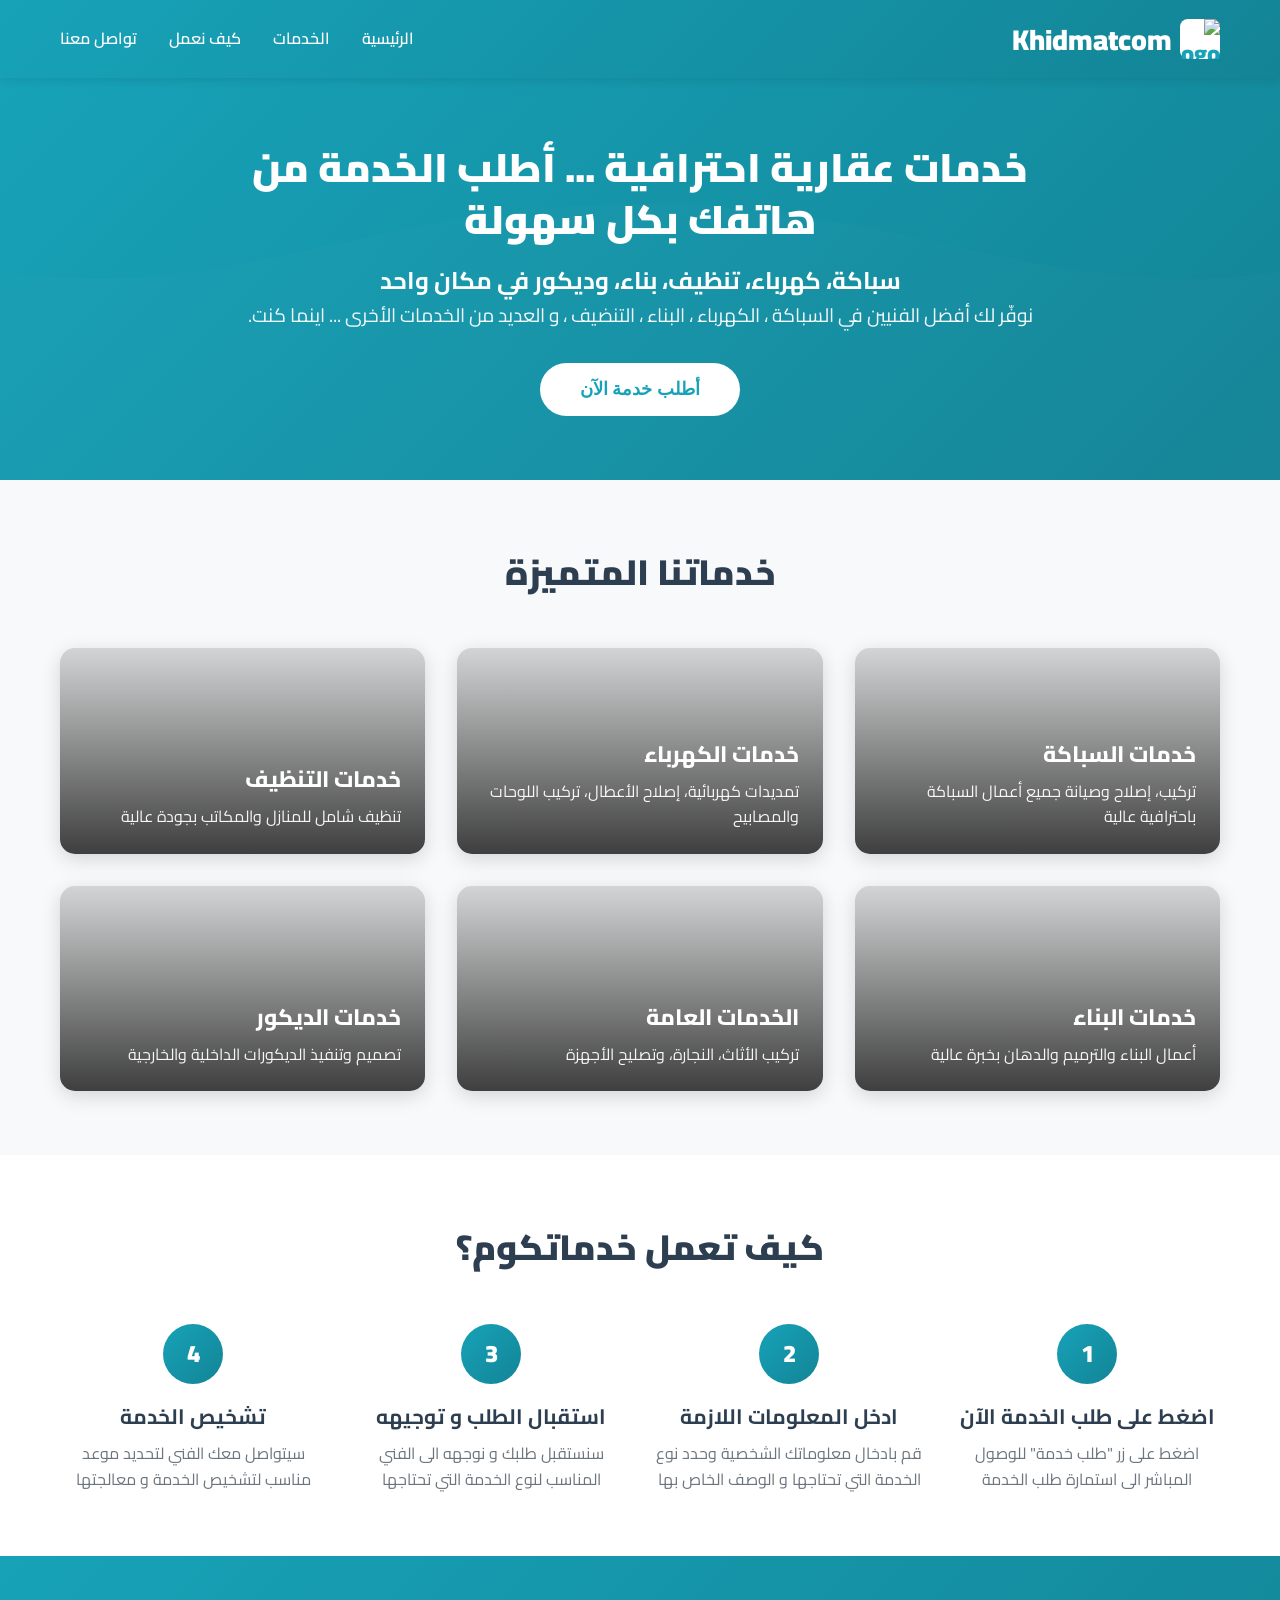
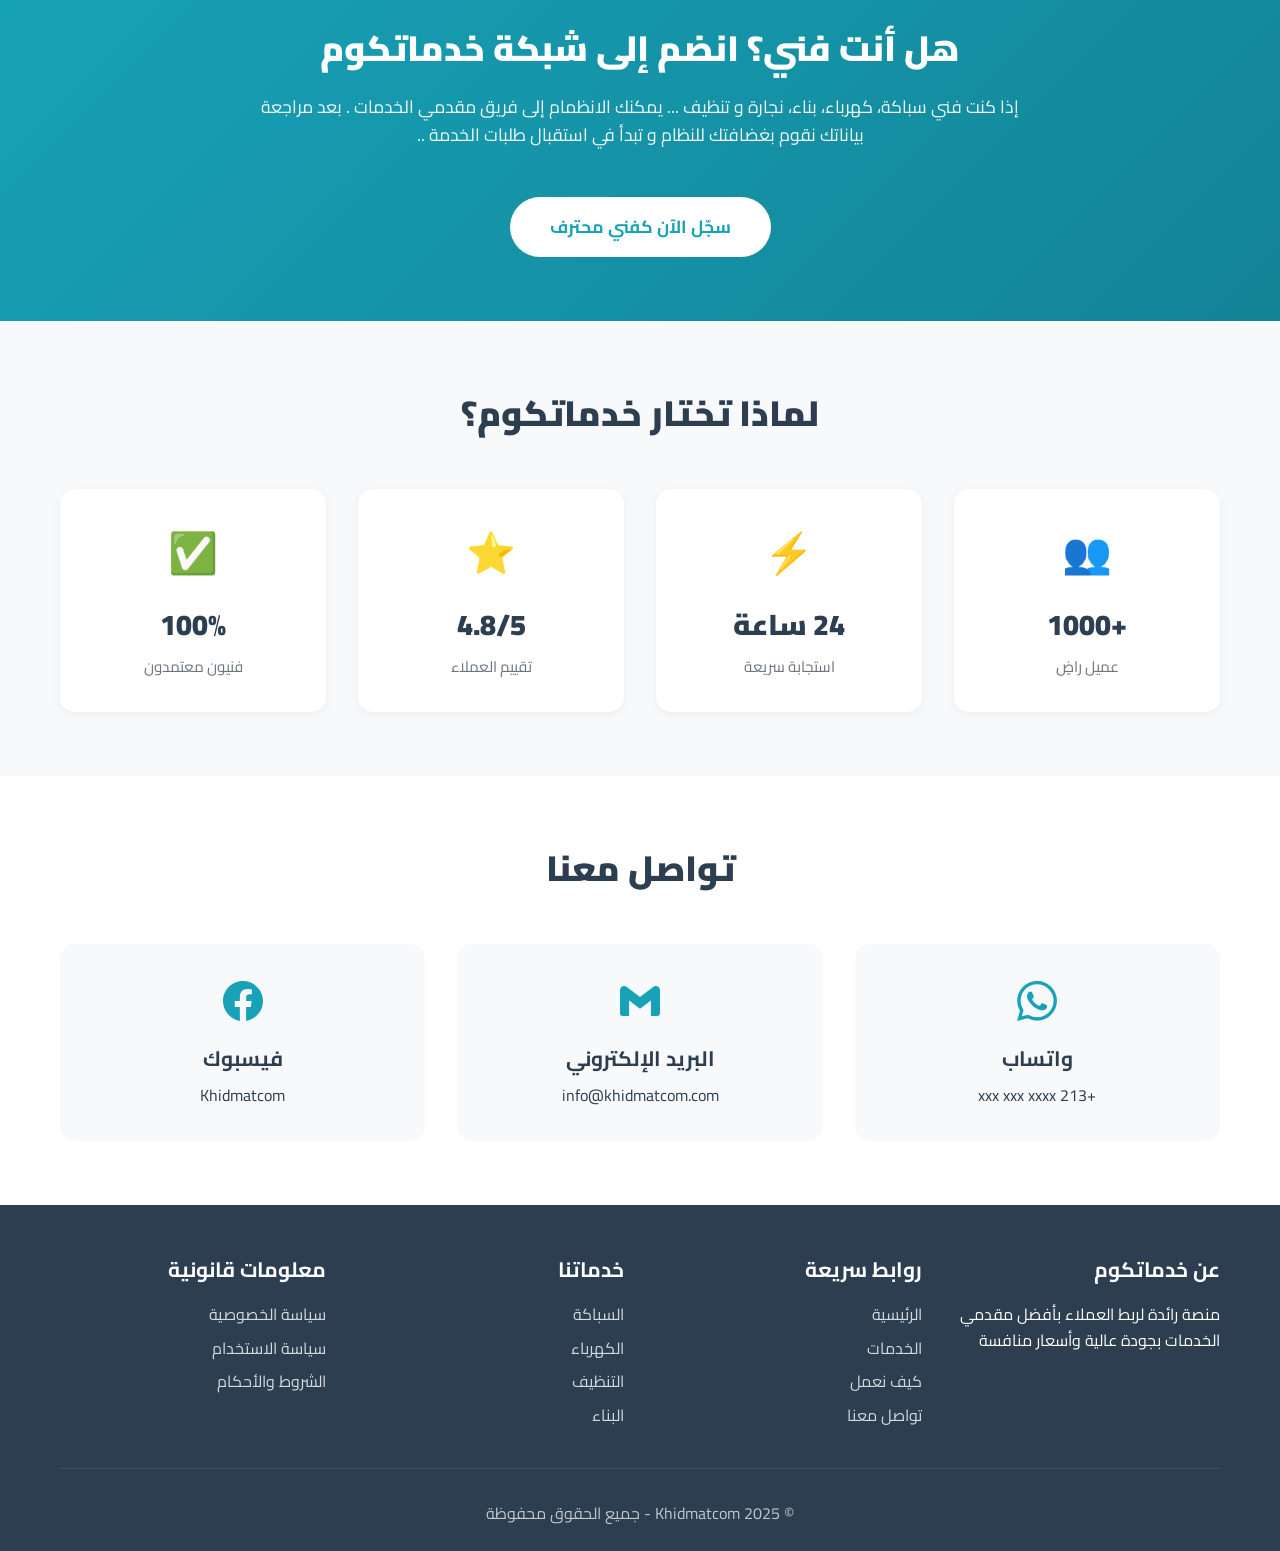
==== index.html @ cec78d0b "Update index.html" ====
<!doctype html>
<html lang="ar" dir="rtl">
<head>
  <meta charset="UTF-8">
  <meta name="viewport" content="width=device-width, initial-scale=1.0">
  <link rel="canonical" href="https://www.khidmatcom.com/">
  <title>Khidmatcom - خدمات احترافية عند الطلب</title>
  <meta name="description" content="منصة خدمات عند الطلب من فريق احترافي يفوق توقعاتكم ">
  <link href="https://fonts.googleapis.com/css2?family=Cairo:wght@300;400;600;700;900&display=swap" rel="stylesheet">
  <meta name="robots" content="index, follow">
  <meta name="googlebot" content="index, follow">
  <style>
    * {
      margin: 0;
      padding: 0;
      box-sizing: border-box;
    }

    body {
      font-family: 'Cairo', sans-serif;
      line-height: 1.6;
      color: #2c3e50;
      overflow-x: hidden;
    }

    html, body {
      height: 100%;
    }

    .header {
      background: linear-gradient(135deg, #17a2b8 0%, #138496 100%);
      color: white;
      padding: 1rem 0;
      position: sticky;
      top: 0;
      z-index: 1000;
      box-shadow: 0 2px 10px rgba(0,0,0,0.1);
    }

    .container {
      max-width: 1200px;
      margin: 0 auto;
      padding: 0 20px;
    }

    .nav {
      display: flex;
      justify-content: space-between;
      align-items: center;
      flex-wrap: wrap;
      gap: 1rem;
    }

    .logo {
      font-size: 1.8rem;
      font-weight: 900;
      display: flex;
      align-items: center;
      gap: 0.5rem;
    }

    .logo-icon {
      background: white;
      color: #17a2b8;
      width: 40px;
      height: 40px;
      border-radius: 8px;
      display: flex;
      align-items: center;
      justify-content: center;
      font-size: 1.5rem;
    }

    .nav-menu {
      display: flex;
      gap: 2rem;
      list-style: none;
      align-items: center;
      flex-wrap: wrap;
    }

    .nav-menu a {
      color: white;
      text-decoration: none;
      font-weight: 600;
      transition: opacity 0.3s;
    }

    .nav-menu a:hover {
      opacity: 0.8;
    }

    .hero {
      background: linear-gradient(135deg, #17a2b8 0%, #138496 100%);
      color: white;
      padding: 4rem 0;
      text-align: center;
      position: relative;
      overflow: hidden;
    }

    .hero::before {
      content: '';
      position: absolute;
      top: 0;
      left: 0;
      right: 0;
      bottom: 0;
      background: url('data:image/svg+xml,<svg xmlns="http://www.w3.org/2000/svg" viewBox="0 0 1440 320"><path fill="rgba(255,255,255,0.05)" d="M0,96L48,112C96,128,192,160,288,160C384,160,480,128,576,112C672,96,768,96,864,112C960,128,1056,160,1152,160C1248,160,1344,128,1392,112L1440,96L1440,320L1392,320C1344,320,1248,320,1152,320C1056,320,960,320,864,320C768,320,672,320,576,320C480,320,384,320,288,320C192,320,96,320,48,320L0,320Z"></path></svg>') bottom center no-repeat;
      background-size: cover;
      opacity: 0.3;
    }

    .hero-content {
      position: relative;
      z-index: 1;
      max-width: 900px;
      margin: 0 auto;
    }

    .hero h1 {
      font-size: 2.5rem;
      font-weight: 900;
      margin-bottom: 1rem;
      line-height: 1.3;
    }

    .hero p {
      font-size: 1.2rem;
      margin-bottom: 2rem;
      opacity: 0.95;
    }

    .hero-buttons {
      display: flex;
      gap: 1rem;
      justify-content: center;
      flex-wrap: wrap;
    }

    .btn-primary {
      background: white;
      color: #17a2b8;
      padding: 1rem 2.5rem;
      border-radius: 30px;
      text-decoration: none;
      font-weight: 700;
      font-size: 1.1rem;
      transition: all 0.3s;
      display: inline-flex;
      align-items: center;
      gap: 0.5rem;
      border: none;
      cursor: pointer;
    }

    .btn-primary:hover {
      transform: translateY(-3px);
      box-shadow: 0 6px 20px rgba(0,0,0,0.2);
    }

    .services {
      padding: 4rem 0;
      background: #f8f9fa;
    }
    
    .section-title {
      text-align: center;
      font-size: 2.2rem;
      font-weight: 900;
      color: #2c3e50;
      margin-bottom: 3rem;
    }
    
    .services-grid {
      display: grid;
      grid-template-columns: repeat(auto-fit, minmax(300px, 1fr));
      gap: 2rem;
    }
    
    .service-card {
      position: relative;
      aspect-ratio: 16/9;
      background-size: cover;
      background-position: center;
      border-radius: 15px;
      overflow: hidden;
      display: flex;
      flex-direction: column;
      justify-content: flex-end;
      padding: 1.5rem;
      color: white;
      box-shadow: 0 5px 20px rgba(0,0,0,0.15);
      transition: transform 0.3s ease, box-shadow 0.3s ease;
    }
    
    .service-card:hover {
      transform: translateY(-8px);
      box-shadow: 0 12px 35px rgba(0,0,0,0.25);
    }
    
    .service-card::before {
      content: "";
      position: absolute;
      inset: 0;
      background: linear-gradient(to top, rgba(0,0,0,0.75), rgba(0,0,0,0.15));
      z-index: 0;
    }
    
    .service-card h3,
    .service-card p {
      position: relative;
      z-index: 2;
      margin: 0;
    }
    
    .service-card h3 {
      font-size: 1.4rem;
      font-weight: 800;
      margin-bottom: 0.4rem;
    }
    
    .service-card p {
      font-size: 1rem;
      opacity: 0.95;
    }

    .how-it-works {
      padding: 4rem 0;
      background: white;
    }

    .steps {
      display: grid;
      grid-template-columns: repeat(auto-fit, minmax(250px, 1fr));
      gap: 2rem;
      margin-top: 3rem;
    }

    .step {
      text-align: center;
      position: relative;
    }

    .step-number {
      width: 60px;
      height: 60px;
      background: linear-gradient(135deg, #17a2b8 0%, #138496 100%);
      color: white;
      border-radius: 50%;
      display: flex;
      align-items: center;
      justify-content: center;
      font-size: 1.5rem;
      font-weight: 900;
      margin: 0 auto 1rem;
    }

    .step h3 {
      font-size: 1.3rem;
      color: #2c3e50;
      margin-bottom: 0.5rem;
    }

    .step p {
      color: #6c757d;
    }

    .partners {
      padding: 4rem 0;
      background: linear-gradient(135deg, #17a2b8 0%, #138496 100%);
      color: white;
      text-align: center;
    }

    .partners h2 {
      color: white;
      margin-bottom: 1rem;
    }

    .partners p {
      font-size: 1.1rem;
      max-width: 800px;
      margin: 0 auto 2rem;
      opacity: 0.95;
    }

    .trust {
      padding: 4rem 0;
      background: #f8f9fa;
    }

    .trust-grid {
      display: grid;
      grid-template-columns: repeat(auto-fit, minmax(200px, 1fr));
      gap: 2rem;
      text-align: center;
      margin-top: 2rem;
    }

    .trust-item {
      background: white;
      padding: 2rem;
      border-radius: 15px;
      box-shadow: 0 2px 10px rgba(0,0,0,0.05);
    }

    .trust-icon {
      font-size: 2.5rem;
      color: #17a2b8;
      margin-bottom: 1rem;
    }

    .trust-item h3 {
      font-size: 1.8rem;
      font-weight: 900;
      color: #2c3e50;
      margin-bottom: 0.5rem;
    }

    .trust-item p {
      color: #6c757d;
      font-size: 0.95rem;
    }

    .contact {
      padding: 4rem 0;
      background: white;
    }

    .contact-grid {
      display: grid;
      grid-template-columns: repeat(auto-fit, minmax(250px, 1fr));
      gap: 2rem;
      margin-top: 2rem;
    }

    .contact-item {
      background: #f8f9fa;
      padding: 2rem;
      border-radius: 15px;
      text-align: center;
      transition: all 0.3s;
    }

    .contact-item:hover {
      background: #17a2b8;
      color: white;
      transform: translateY(-5px);
    }

    .contact-item:hover .contact-icon svg {
      fill: white;
    }

    .contact-icon {
      margin-bottom: 1rem;
      transition: all 0.3s;
      display: flex;
      justify-content: center;
      align-items: center;
      height: 50px;
    }

    .contact-icon svg {
      fill: #17a2b8;
      transition: fill 0.3s;
    }

    .contact-item h3 {
      font-size: 1.3rem;
      margin-bottom: 0.5rem;
    }

    .contact-item a {
      color: inherit;
      text-decoration: none;
      word-break: break-word;
    }

    .footer {
      background: #2c3e50;
      color: white;
      padding: 3rem 0 1.5rem;
    }

    .footer-content {
      display: grid;
      grid-template-columns: repeat(auto-fit, minmax(250px, 1fr));
      gap: 2rem;
      margin-bottom: 2rem;
    }

    .footer-section h3 {
      font-size: 1.3rem;
      margin-bottom: 1rem;
    }

    .footer-section ul {
      list-style: none;
    }

    .footer-section ul li {
      margin-bottom: 0.5rem;
    }

    .footer-section a {
      color: rgba(255,255,255,0.8);
      text-decoration: none;
      transition: color 0.3s;
    }

    .footer-section a:hover {
      color: white;
    }

    .footer-bottom {
      text-align: center;
      padding-top: 2rem;
      border-top: 1px solid rgba(255,255,255,0.1);
      color: rgba(255,255,255,0.7);
    }

    @media (max-width: 768px) {
      .hero h1 {
        font-size: 1.8rem;
      }

      .hero p {
        font-size: 1rem;
      }

      .section-title {
        font-size: 1.8rem;
      }

      .nav-menu {
        gap: 1rem;
        font-size: 0.9rem;
      }

      .logo {
        font-size: 1.5rem;
      }
    }

    html {
      scroll-behavior: smooth;
    }

    @keyframes fadeInUp {
      from {
        opacity: 0;
        transform: translateY(30px);
      }
      to {
        opacity: 1;
        transform: translateY(0);
      }
    }

    .animate-on-scroll {
      animation: fadeInUp 0.6s ease-out;
    }
  </style>
</head>

<body>

  <header class="header">
    <div class="container">
      <nav class="nav">
        <div class="logo">
        <div class="logo-icon">
        <img src="https://i.postimg.cc/qq35k7fS/logo-khidmatcom.png" alt="Logo" style="width:100%; height:100%; object-fit:contain;">
        </div>
          <span>Khidmatcom</span>
        </div>
        <ul class="nav-menu">
          <li><a href="#home">الرئيسية</a></li>
          <li><a href="#services">الخدمات</a></li>
          <li><a href="#how-it-works">كيف نعمل</a></li>
          <li><a href="#contact">تواصل معنا</a></li>
        </ul>
      </nav>
    </div>
  </header>

  <section id="home" class="hero">
    <div class="container">
      <div class="hero-content">
        <h1>خدمات عقارية احترافية ... أطلب الخدمة من هاتفك بكل سهولة</h1>
        <h2>سباكة، كهرباء، تنظيف، بناء، وديكور في مكان واحد</h2>
        <p>نوفّر لك أفضل الفنيين في السباكة ، الكهرباء ، البناء ، التنضيف ، و العديد من الخدمات الأخرى ... اينما كنت.</p>

        <div class="hero-buttons">
          <button class="btn-primary" id="openFormBtn">
            <span>أطلب خدمة الآن</span>
          </button>
        </div>

      </div>
    </div>
  </section>

  <section id="services" class="services">
  <div class="container">
    <h2 class="section-title">خدماتنا المتميزة</h2>

    <div class="services-grid">

  <div class="service-card" style="background-image: url('https://i.ibb.co/G3vCSY9y/plombie.png');">
    <h3>خدمات السباكة</h3>
    <p>تركيب، إصلاح وصيانة جميع أعمال السباكة باحترافية عالية</p>
  </div>

  <div class="service-card" style="background-image: url('https://i.ibb.co/zhTHLHmT/ELECTRIC.png');">
    <h3>خدمات الكهرباء</h3>
    <p>تمديدات كهربائية، إصلاح الأعطال، تركيب اللوحات والمصابيح</p>
  </div>

  <div class="service-card" style="background-image: url('https://i.ibb.co/dsGXYStL/clean.png');">
    <h3>خدمات التنظيف</h3>
    <p>تنظيف شامل للمنازل والمكاتب بجودة عالية</p>
  </div>

  <div class="service-card" style="background-image: url('https://i.ibb.co/6R2bZF6n/building.png');">
    <h3>خدمات البناء</h3>
    <p>أعمال البناء والترميم والدهان بخبرة عالية</p>
  </div>

  <div class="service-card" style="background-image: url('https://i.ibb.co/356X8Jb1/general.png');">
    <h3>الخدمات العامة</h3>
    <p>تركيب الأثاث، النجارة، وتصليح الأجهزة</p>
  </div>

  <div class="service-card" style="background-image: url('https://i.ibb.co/2Y1XJK2x/decoration.png');">
    <h3>خدمات الديكور</h3>
    <p>تصميم وتنفيذ الديكورات الداخلية والخارجية</p>
  </div>

</div>

  </div>
</section>

  <section id="how-it-works" class="how-it-works">
    <div class="container">
      <h2 class="section-title">كيف تعمل خدماتكوم؟</h2>

      <div class="steps">
        <div class="step">
          <div class="step-number">1</div>
          <h3>اضغط على طلب الخدمة الآن</h3>
          <p>اضغط على زر "طلب خدمة" للوصول المباشر الى استمارة طلب الخدمة</p>
        </div>

        <div class="step">
          <div class="step-number">2</div>
          <h3>ادخل المعلومات اللازمة</h3>
          <p>قم بادخال معلوماتك الشخصية وحدد نوع الخدمة التي تحتاجها و الوصف الخاص بها</p>
        </div>

        <div class="step">
          <div class="step-number">3</div>
          <h3>استقبال الطلب و توجيهه</h3>
          <p>سنستقبل طلبك و نوجهه الى الفني المناسب لنوع الخدمة التي تحتاجها</p>
        </div>

        <div class="step">
          <div class="step-number">4</div>
          <h3>تشخيص الخدمة</h3>
          <p>سيتواصل معك الفني لتحديد موعد مناسب لتشخيص الخدمة و معالجتها</p>
        </div>
      </div>
    </div>
  </section>

  <section id="partners" class="partners">
    <div class="container">
      <h2 class="section-title">هل أنت فني؟ انضم إلى شبكة خدماتكوم</h2>
      <p>إذا كنت فني سباكة، كهرباء، بناء، نجارة و تنظيف ... يمكنك الانظمام إلى فريق مقدمي الخدمات . بعد مراجعة بياناتك نقوم بغضافتك للنظام و تبدأ في استقبال طلبات الخدمة ..</p>

      <a href="https://form.jotform.com/253275674016055"
         target="_blank"
         rel="noopener noreferrer"
         class="btn-primary"
         style="margin-top: 1rem;">
        سجّل الآن كفني محترف
      </a>
    </div>
  </section>

  <section class="trust">
    <div class="container">
      <h2 class="section-title">لماذا تختار خدماتكوم؟</h2>

      <div class="trust-grid">
        <div class="trust-item">
          <div class="trust-icon">👥</div>
          <h3>+1000</h3>
          <p>عميل راضٍ</p>
        </div>

        <div class="trust-item">
          <div class="trust-icon">⚡</div>
          <h3>24 ساعة</h3>
          <p>استجابة سريعة</p>
        </div>

        <div class="trust-item">
          <div class="trust-icon">⭐</div>
          <h3>4.8/5</h3>
          <p>تقييم العملاء</p>
        </div>

        <div class="trust-item">
          <div class="trust-icon">✅</div>
          <h3>100%</h3>
          <p>فنيون معتمدون</p>
        </div>
      </div>
    </div>
  </section>

  <section id="contact" class="contact">
    <div class="container">
      <h2 class="section-title">تواصل معنا</h2>

      <div class="contact-grid">
        <div class="contact-item">
          <div class="contact-icon">
            <svg xmlns="http://www.w3.org/2000/svg" width="40" height="40" viewBox="0 0 24 24">
              <path d="M17.472 14.382c-.297-.149-1.758-.867-2.03-.967-.273-.099-.471-.148-.67.15-.197.297-.767.966-.94 1.164-.173.199-.347.223-.644.075-.297-.15-1.255-.463-2.39-1.475-.883-.788-1.48-1.761-1.653-2.059-.173-.297-.018-.458.13-.606.134-.133.298-.347.446-.52.149-.174.198-.298.298-.497.099-.198.05-.371-.025-.52-.075-.149-.669-1.612-.916-2.207-.242-.579-.487-.5-.669-.51-.173-.008-.371-.01-.57-.01-.198 0-.52.074-.792.372-.272.297-1.04 1.016-1.04 2.479 0 1.462 1.065 2.875 1.213 3.074.149.198 2.096 3.2 5.077 4.487.709.306 1.262.489 1.694.625.712.227 1.36.195 1.871.118.571-.085 1.758-.719 2.006-1.413.248-.694.248-1.289.173-1.413-.074-.124-.272-.198-.57-.347m-5.421 7.403h-.004a9.87 9.87 0 01-5.031-1.378l-.361-.214-3.741.982.998-3.648-.235-.374a9.86 9.86 0 01-1.51-5.26c.001-5.45 4.436-9.884 9.888-9.884 2.64 0 5.122 1.03 6.988 2.898a9.825 9.825 0 012.893 6.994c-.003 5.45-4.437 9.884-9.885 9.884m8.413-18.297A11.815 11.815 0 0012.05 0C5.495 0 .16 5.335.157 11.892c0 2.096.547 4.142 1.588 5.945L.057 24l6.305-1.654a11.882 11.882 0 005.683 1.448h.005c6.554 0 11.89-5.335 11.893-11.893a11.821 11.821 0 00-3.48-8.413Z"/>
            </svg>
          </div>
          <h3>واتساب</h3>
          <a href="https://wa.me/213xxxxxxxxx" target="_blank" rel="noopener noreferrer">+213 xxx xxx xxxx</a>
        </div>

        <div class="contact-item">
          <div class="contact-icon">
            <svg xmlns="http://www.w3.org/2000/svg" width="40" height="40" viewBox="0 0 24 24">
              <path d="M24 5.457v13.909c0 .904-.732 1.636-1.636 1.636h-3.819V11.73L12 16.64l-6.545-4.91v9.273H1.636A1.636 1.636 0 0 1 0 19.366V5.457c0-2.023 2.309-3.178 3.927-1.964L5.455 4.64 12 9.548l6.545-4.91 1.528-1.145C21.69 2.28 24 3.434 24 5.457z"/>
            </svg>
          </div>
          <h3>البريد الإلكتروني</h3>
          <a href="mailto:info@khidmatcom.com">info@khidmatcom.com</a>
        </div>

        <div class="contact-item">
          <div class="contact-icon">
            <svg xmlns="http://www.w3.org/2000/svg" width="40" height="40" viewBox="0 0 24 24">
              <path d="M24 12.073c0-6.627-5.373-12-12-12s-12 5.373-12 12c0 5.99 4.388 10.954 10.125 11.854v-8.385H7.078v-3.47h3.047V9.43c0-3.007 1.792-4.669 4.533-4.669 1.312 0 2.686.235 2.686.235v2.953H15.83c-1.491 0-1.956.925-1.956 1.874v2.25h3.328l-.532 3.47h-2.796v8.385C19.612 23.027 24 18.062 24 12.073z"/>
            </svg>
          </div>
          <h3>فيسبوك</h3>
          <a href="https://facebook.com/khidmatcom" target="_blank" rel="noopener noreferrer">Khidmatcom</a>
        </div>
      </div>
    </div>
  </section>

  <footer class="footer">
    <div class="container">
      <div class="footer-content">
        <div class="footer-section">
          <h3>عن خدماتكوم</h3>
          <p>منصة رائدة لربط العملاء بأفضل مقدمي الخدمات بجودة عالية وأسعار منافسة</p>
        </div>

        <div class="footer-section">
          <h3>روابط سريعة</h3>
          <ul>
            <li><a href="#home">الرئيسية</a></li>
            <li><a href="#services">الخدمات</a></li>
            <li><a href="#how-it-works">كيف نعمل</a></li>
            <li><a href="#contact">تواصل معنا</a></li>
          </ul>
        </div>

        <div class="footer-section">
          <h3>خدماتنا</h3>
          <ul>
            <li><a href="#services">السباكة</a></li>
            <li><a href="#services">الكهرباء</a></li>
            <li><a href="#services">التنظيف</a></li>
            <li><a href="#services">البناء</a></li>
          </ul>
        </div>

        <div class="footer-section">
          <h3>معلومات قانونية</h3>
          <ul>
            <li><a href="#" id="openPrivacyBtn" style="cursor:pointer;">سياسة الخصوصية</a></li>
            <li><a href="#" id="openUsageBtn" style="cursor:pointer;">سياسة الاستخدام</a></li>
            <li><a href="#" id="openTermsBtn" style="cursor:pointer;">الشروط والأحكام</a></li>
          </ul>
        </div>
      </div>

      <div class="footer-bottom">
        © 2025 Khidmatcom - جميع الحقوق محفوظة
      </div>
    </div>
  </footer>

  <!-- نافذة سياسة الاستخدام -->
  <div id="usageModal" style="
    position: fixed;
    top: 0; left: 0;
    width: 100%; height: 100%;
    background: rgba(0,0,0,0.6);
    display: none;
    justify-content: center;
    align-items: center;
    z-index: 2000;
    overflow-y: auto;
    padding: 20px;
  ">
    <div style="
      background: white;
      border-radius: 15px;
      width: 90%;
      max-width: 700px;
      padding: 2.5rem;
      animation: fadeInUp 0.4s ease-out;
      max-height: 85vh;
      overflow-y: auto;
      margin: auto;
    ">
      <h2 style="text-align:center; margin-bottom:1.5rem; color:#17a2b8; font-weight:900; font-size:2rem;">
        سياسة الاستخدام
      </h2>

      <div style="text-align:right; line-height:1.8; color:#2c3e50;">
        
        <h3 style="color:#17a2b8; margin-top:1.5rem; margin-bottom:0.8rem; font-size:1.3rem;">1. قبول الشروط</h3>
        <p style="margin-bottom:1rem;">
          باستخدامك لمنصة خدماتكوم، فإنك توافق على الالتزام بسياسة الاستخدام هذه. إذا كنت لا توافق على أي جزء من هذه السياسة، يرجى عدم استخدام خدماتنا.
        </p>

        <h3 style="color:#17a2b8; margin-top:1.5rem; margin-bottom:0.8rem; font-size:1.3rem;">2. استخدام الخدمة</h3>
        <p style="margin-bottom:1rem;">منصة خدماتكوم مخصصة لـ:</p>
        <ul style="margin-right:2rem; margin-bottom:1rem;">
          <li>طلب الخدمات المنزلية والعقارية</li>
          <li>التواصل مع مقدمي الخدمات المعتمدين</li>
          <li>الحصول على خدمات احترافية في السباكة، الكهرباء، التنظيف، البناء والديكور</li>
        </ul>

        <h3 style="color:#17a2b8; margin-top:1.5rem; margin-bottom:0.8rem; font-size:1.3rem;">3. التزامات المستخدم</h3>
        <p style="margin-bottom:1rem;">عند استخدام خدماتنا، يجب عليك:</p>
        <ul style="margin-right:2rem; margin-bottom:1rem;">
          <li>تقديم معلومات صحيحة ودقيقة</li>
          <li>احترام مقدمي الخدمات والتعامل معهم بلطف</li>
          <li>عدم إساءة استخدام المنصة لأغراض غير قانونية</li>
          <li>الالتزام بالمواعيد المحددة</li>
          <li>دفع تكاليف الخدمات المتفق عليها</li>
        </ul>

        <h3 style="color:#17a2b8; margin-top:1.5rem; margin-bottom:0.8rem; font-size:1.3rem;">4. السلوك المحظور</h3>
        <p style="margin-bottom:1rem;">يُمنع منعاً باتاً:</p>
        <ul style="margin-right:2rem; margin-bottom:1rem;">
          <li>تقديم معلومات كاذبة أو مضللة</li>
          <li>التحرش أو الإساءة لمقدمي الخدمات</li>
          <li>محاولة الاحتيال أو الغش</li>
          <li>استخدام المنصة لأغراض غير مشروعة</li>
          <li>نشر محتوى مسيء أو غير لائق</li>
        </ul>

        <h3 style="color:#17a2b8; margin-top:1.5rem; margin-bottom:0.8rem; font-size:1.3rem;">5. المسؤولية</h3>
        <p style="margin-bottom:1rem;">
          خدماتكوم هي منصة وسيطة تربط بين العملاء ومقدمي الخدمات. نحن لسنا مسؤولين عن:
        </p>
        <ul style="margin-right:2rem; margin-bottom:1rem;">
          <li>جودة الخدمة المقدمة من قبل الفنيين</li>
          <li>أي أضرار قد تنتج عن تقديم الخدمة</li>
          <li>النزاعات المالية بين العملاء والفنيين</li>
        </ul>
        <p style="margin-bottom:1rem;">
          ومع ذلك، نلتزم بالتأكد من اعتماد الفنيين وكفاءتهم قدر الإمكان.
        </p>

        <h3 style="color:#17a2b8; margin-top:1.5rem; margin-bottom:0.8rem; font-size:1.3rem;">6. الإلغاء والاسترجاع</h3>
        <ul style="margin-right:2rem; margin-bottom:1rem;">
          <li>يمكن إلغاء الطلب قبل وصول الفني بـ 24 ساعة على الأقل</li>
          <li>في حالة الإلغاء المتأخر، قد يتم فرض رسوم إلغاء</li>
          <li>لا يمكن استرجاع المبالغ بعد إتمام الخدمة</li>
        </ul>

        <h3 style="color:#17a2b8; margin-top:1.5rem; margin-bottom:0.8rem; font-size:1.3rem;">7. الملكية الفكرية</h3>
        <p style="margin-bottom:1rem;">
          جميع حقوق الملكية الفكرية للمنصة، بما في ذلك الشعارات والتصاميم والمحتوى، هي ملك لخدماتكوم. يُمنع استخدامها دون إذن مسبق.
        </p>

        <h3 style="color:#17a2b8; margin-top:1.5rem; margin-bottom:0.8rem; font-size:1.3rem;">8. التعديلات</h3>
        <p style="margin-bottom:1rem;">
          نحتفظ بالحق في تعديل سياسة الاستخدام في أي وقت. سيتم إخطار المستخدمين بأي تغييرات جوهرية.
        </p>

        <h3 style="color:#17a2b8; margin-top:1.5rem; margin-bottom:0.8rem; font-size:1.3rem;">9. إنهاء الخدمة</h3>
        <p style="margin-bottom:1rem;">
          نحتفظ بالحق في تعليق أو إنهاء حسابك في حالة انتهاك سياسة الاستخدام دون إشعار مسبق.
        </p>

        <h3 style="color:#17a2b8; margin-top:1.5rem; margin-bottom:0.8rem; font-size:1.3rem;">10. الاتصال بنا</h3>
        <p style="margin-bottom:1rem;">
          للاستفسارات حول سياسة الاستخدام:
        </p>
        <ul style="margin-right:2rem; margin-bottom:1rem;">
          <li>البريد الإلكتروني: info@khidmatcom.com</li>
          <li>الهاتف: +213 xxx xxx xxxx</li>
        </ul>

        <p style="margin-top:2rem; font-style:italic; color:#6c757d; text-align:center;">
          آخر تحديث: ديسمبر 2025
        </p>

      </div>

      <button id="closeUsageBtn" type="button" style="
        width:100%;
        margin-top:1.5rem;
        background:#17a2b8;
        color:white;
        padding:12px;
        border:none;
        border-radius:30px;
        font-size:1.1rem;
        font-weight:700;
        cursor:pointer;
        transition: all 0.3s;
      " onmouseover="this.style.background='#138496'" onmouseout="this.style.background='#17a2b8'">
        إغلاق
      </button>

    </div>
  </div>

  <!-- نافذة الشروط والأحكام -->
  <div id="termsModal" style="
    position: fixed;
    top: 0; left: 0;
    width: 100%; height: 100%;
    background: rgba(0,0,0,0.6);
    display: none;
    justify-content: center;
    align-items: center;
    z-index: 2000;
    overflow-y: auto;
    padding: 20px;
  ">
    <div style="
      background: white;
      border-radius: 15px;
      width: 90%;
      max-width: 700px;
      padding: 2.5rem;
      animation: fadeInUp 0.4s ease-out;
      max-height: 85vh;
      overflow-y: auto;
      margin: auto;
    ">
      <h2 style="text-align:center; margin-bottom:1.5rem; color:#17a2b8; font-weight:900; font-size:2rem;">
        الشروط والأحكام
      </h2>

      <div style="text-align:right; line-height:1.8; color:#2c3e50;">
        
        <h3 style="color:#17a2b8; margin-top:1.5rem; margin-bottom:0.8rem; font-size:1.3rem;">1. التعريفات</h3>
        <ul style="margin-right:2rem; margin-bottom:1rem;">
          <li><strong>"المنصة":</strong> تشير إلى موقع وتطبيق خدماتكوم</li>
          <li><strong>"العميل":</strong> أي شخص يطلب خدمة من خلال المنصة</li>
          <li><strong>"مقدم الخدمة":</strong> الفني أو الحرفي الذي يقدم الخدمة</li>
          <li><strong>"الخدمة":</strong> أي خدمة منزلية أو عقارية متاحة على المنصة</li>
        </ul>

        <h3 style="color:#17a2b8; margin-top:1.5rem; margin-bottom:0.8rem; font-size:1.3rem;">2. الأهلية</h3>
        <p style="margin-bottom:1rem;">
          يجب أن يكون عمرك 18 عاماً على الأقل لاستخدام خدماتنا. باستخدام المنصة، تؤكد أنك تستوفي هذا الشرط.
        </p>

        <h3 style="color:#17a2b8; margin-top:1.5rem; margin-bottom:0.8rem; font-size:1.3rem;">3. التسجيل والحساب</h3>
        <ul style="margin-right:2rem; margin-bottom:1rem;">
          <li>يجب تقديم معلومات صحيحة وحديثة عند التسجيل</li>
          <li>أنت مسؤول عن الحفاظ على سرية معلومات حسابك</li>
          <li>يجب إخطارنا فوراً بأي استخدام غير مصرح به لحسابك</li>
        </ul>

        <h3 style="color:#17a2b8; margin-top:1.5rem; margin-bottom:0.8rem; font-size:1.3rem;">4. طلب الخدمات</h3>
        <p style="margin-bottom:1rem;">عند طلب خدمة:</p>
        <ul style="margin-right:2rem; margin-bottom:1rem;">
          <li>يجب تقديم وصف دقيق للخدمة المطلوبة</li>
          <li>يجب تحديد الموقع والوقت المناسب</li>
          <li>يعتبر الطلب ملزماً بمجرد تأكيده</li>
          <li>يجب التواجد في الموقع المحدد في الوقت المتفق عليه</li>
        </ul>

        <h3 style="color:#17a2b8; margin-top:1.5rem; margin-bottom:0.8rem; font-size:1.3rem;">5. الأسعار والدفع</h3>
        <ul style="margin-right:2rem; margin-bottom:1rem;">
          <li>يتم تحديد الأسعار بناءً على نوع الخدمة وحجم العمل</li>
          <li>قد يتم تحديد السعر النهائي بعد المعاينة</li>
          <li>الدفع يتم مباشرة لمقدم الخدمة بعد إتمام العمل</li>
          <li>جميع الأسعار شاملة الضريبة ما لم يُذكر خلاف ذلك</li>
        </ul>

        <h3 style="color:#17a2b8; margin-top:1.5rem; margin-bottom:0.8rem; font-size:1.3rem;">6. الضمانات</h3>
        <ul style="margin-right:2rem; margin-bottom:1rem;">
          <li>جميع مقدمي الخدمات معتمدون وذوو خبرة</li>
          <li>نضمن جودة الخدمة وفقاً للمعايير المتفق عليها</li>
          <li>في حالة عدم الرضا، يمكنك التواصل معنا خلال 48 ساعة</li>
          <li>قد يتم تقديم ضمان إضافي حسب نوع الخدمة</li>
        </ul>

        <h3 style="color:#17a2b8; margin-top:1.5rem; margin-bottom:0.8rem; font-size:1.3rem;">7. إخلاء المسؤولية</h3>
        <p style="margin-bottom:1rem;">
          المنصة لا تتحمل المسؤولية عن:
        </p>
        <ul style="margin-right:2rem; margin-bottom:1rem;">
          <li>الأضرار الناتجة عن استخدام خاطئ للخدمة</li>
          <li>الأضرار الموجودة مسبقاً قبل تقديم الخدمة</li>
          <li>حوادث القوة القاهرة</li>
          <li>التأخيرات الناتجة عن ظروف خارجة عن إرادتنا</li>
        </ul>

        <h3 style="color:#17a2b8; margin-top:1.5rem; margin-bottom:0.8rem; font-size:1.3rem;">8. حل النزاعات</h3>
        <p style="margin-bottom:1rem;">
          في حالة وجود نزاع:
        </p>
        <ul style="margin-right:2rem; margin-bottom:1rem;">
          <li>يجب التواصل مع خدمة العملاء أولاً</li>
          <li>سنحاول الوساطة بين الطرفين</li>
          <li>يخضع أي نزاع للقوانين الجزائرية</li>
          <li>المحاكم الجزائرية هي المختصة بالنظر في النزاعات</li>
        </ul>

        <h3 style="color:#17a2b8; margin-top:1.5rem; margin-bottom:0.8rem; font-size:1.3rem;">9. تعديل الشروط</h3>
        <p style="margin-bottom:1rem;">
          نحتفظ بالحق في تعديل هذه الشروط والأحكام في أي وقت. استمرارك في استخدام المنصة بعد التعديلات يعني قبولك لها.
        </p>

        <h3 style="color:#17a2b8; margin-top:1.5rem; margin-bottom:0.8rem; font-size:1.3rem;">10. معلومات الاتصال</h3>
        <p style="margin-bottom:1rem;">
          للأسئلة حول الشروط والأحكام:
        </p>
        <ul style="margin-right:2rem; margin-bottom:1rem;">
          <li>البريد الإلكتروني: info@khidmatcom.com</li>
          <li>الهاتف: +213 xxx xxx xxxx</li>
          <li>العنوان: الجزائر</li>
        </ul>

        <p style="margin-top:2rem; font-style:italic; color:#6c757d; text-align:center;">
          آخر تحديث: ديسمبر 2025
        </p>

      </div>

      <button id="closeTermsBtn" type="button" style="
        width:100%;
        margin-top:1.5rem;
        background:#17a2b8;
        color:white;
        padding:12px;
        border:none;
        border-radius:30px;
        font-size:1.1rem;
        font-weight:700;
        cursor:pointer;
        transition: all 0.3s;
      " onmouseover="this.style.background='#138496'" onmouseout="this.style.background='#17a2b8'">
        إغلاق
      </button>

    </div>
  </div>

  <!-- نافذة سياسة الخصوصية -->
  <div id="privacyModal" style="
    position: fixed;
    top: 0; left: 0;
    width: 100%; height: 100%;
    background: rgba(0,0,0,0.6);
    display: none;
    justify-content: center;
    align-items: center;
    z-index: 2000;
    overflow-y: auto;
    padding: 20px;
  ">
    <div style="
      background: white;
      border-radius: 15px;
      width: 90%;
      max-width: 700px;
      padding: 2.5rem;
      animation: fadeInUp 0.4s ease-out;
      max-height: 85vh;
      overflow-y: auto;
      margin: auto;
    ">
      <h2 style="text-align:center; margin-bottom:1.5rem; color:#17a2b8; font-weight:900; font-size:2rem;">
        سياسة الخصوصية
      </h2>

      <div style="text-align:right; line-height:1.8; color:#2c3e50;">
        
        <h3 style="color:#17a2b8; margin-top:1.5rem; margin-bottom:0.8rem; font-size:1.3rem;">1. مقدمة</h3>
        <p style="margin-bottom:1rem;">
          نحن في خدماتكوم نحترم خصوصيتك ونلتزم بحماية بياناتك الشخصية. توضح سياسة الخصوصية هذه كيفية جمع واستخدام وحماية المعلومات التي تقدمها لنا عند استخدام خدماتنا.
        </p>

        <h3 style="color:#17a2b8; margin-top:1.5rem; margin-bottom:0.8rem; font-size:1.3rem;">2. المعلومات التي نجمعها</h3>
        <p style="margin-bottom:1rem;">نقوم بجمع المعلومات التالية:</p>
        <ul style="margin-right:2rem; margin-bottom:1rem;">
          <li>الاسم الكامل</li>
          <li>رقم الهاتف</li>
          <li>العنوان</li>
          <li>نوع الخدمة المطلوبة</li>
          <li>تفاصيل الطلب</li>
        </ul>

        <h3 style="color:#17a2b8; margin-top:1.5rem; margin-bottom:0.8rem; font-size:1.3rem;">3. كيفية استخدام المعلومات</h3>
        <p style="margin-bottom:1rem;">نستخدم المعلومات المجمعة للأغراض التالية:</p>
        <ul style="margin-right:2rem; margin-bottom:1rem;">
          <li>تقديم الخدمات المطلوبة</li>
          <li>التواصل معك بخصوص طلبك</li>
          <li>توجيه الفنيين المناسبين لموقعك</li>
          <li>تحسين جودة خدماتنا</li>
          <li>إرسال التحديثات والعروض (إذا وافقت على ذلك)</li>
        </ul>

        <h3 style="color:#17a2b8; margin-top:1.5rem; margin-bottom:0.8rem; font-size:1.3rem;">4. مشاركة المعلومات</h3>
        <p style="margin-bottom:1rem;">
          لن نقوم ببيع أو تأجير أو مشاركة معلوماتك الشخصية مع أطراف ثالثة إلا في الحالات التالية:
        </p>
        <ul style="margin-right:2rem; margin-bottom:1rem;">
          <li>مشاركة المعلومات الضرورية مع الفنيين لتقديم الخدمة</li>
          <li>عند الحاجة للامتثال للقوانين والأنظمة</li>
          <li>بموافقتك الصريحة</li>
        </ul>

        <h3 style="color:#17a2b8; margin-top:1.5rem; margin-bottom:0.8rem; font-size:1.3rem;">5. حماية المعلومات</h3>
        <p style="margin-bottom:1rem;">
          نتخذ إجراءات أمنية مناسبة لحماية معلوماتك من الوصول غير المصرح به أو التعديل أو الإفصاح أو الإتلاف. نحن نستخدم تقنيات التشفير والتخزين الآمن لحماية بياناتك.
        </p>

        <h3 style="color:#17a2b8; margin-top:1.5rem; margin-bottom:0.8rem; font-size:1.3rem;">6. حقوقك</h3>
        <p style="margin-bottom:1rem;">لديك الحق في:</p>
        <ul style="margin-right:2rem; margin-bottom:1rem;">
          <li>الوصول إلى معلوماتك الشخصية</li>
          <li>تصحيح أي معلومات غير دقيقة</li>
          <li>طلب حذف معلوماتك</li>
          <li>الاعتراض على معالجة بياناتك</li>
          <li>سحب موافقتك في أي وقت</li>
        </ul>

        <h3 style="color:#17a2b8; margin-top:1.5rem; margin-bottom:0.8rem; font-size:1.3rem;">7. ملفات تعريف الارتباط (Cookies)</h3>
        <p style="margin-bottom:1rem;">
          نستخدم ملفات تعريف الارتباط لتحسين تجربة المستخدم وتحليل استخدام الموقع. يمكنك التحكم في ملفات تعريف الارتباط من خلال إعدادات المتصفح الخاص بك.
        </p>

        <h3 style="color:#17a2b8; margin-top:1.5rem; margin-bottom:0.8rem; font-size:1.3rem;">8. التحديثات على سياسة الخصوصية</h3>
        <p style="margin-bottom:1rem;">
          قد نقوم بتحديث سياسة الخصوصية من وقت لآخر. سيتم نشر أي تغييرات على هذه الصفحة مع تاريخ التحديث.
        </p>

        <h3 style="color:#17a2b8; margin-top:1.5rem; margin-bottom:0.8rem; font-size:1.3rem;">9. الاتصال بنا</h3>
        <p style="margin-bottom:1rem;">
          إذا كان لديك أي أسئلة حول سياسة الخصوصية هذه أو ممارساتنا المتعلقة بالمعلومات، يرجى التواصل معنا عبر:
        </p>
        <ul style="margin-right:2rem; margin-bottom:1rem;">
          <li>البريد الإلكتروني: info@khidmatcom.com</li>
          <li>الهاتف: +213 xxx xxx xxxx</li>
        </ul>

        <p style="margin-top:2rem; font-style:italic; color:#6c757d; text-align:center;">
          آخر تحديث: ديسمبر 2025
        </p>

      </div>

      <button id="closePrivacyBtn" type="button" style="
        width:100%;
        margin-top:1.5rem;
        background:#17a2b8;
        color:white;
        padding:12px;
        border:none;
        border-radius:30px;
        font-size:1.1rem;
        font-weight:700;
        cursor:pointer;
        transition: all 0.3s;
      " onmouseover="this.style.background='#138496'" onmouseout="this.style.background='#17a2b8'">
        إغلاق
      </button>

    </div>
  </div>

  <!-- نافذة طلب الخدمة -->
  <div id="serviceFormModal" style="
    position: fixed;
    top: 0; left: 0;
    width: 100%; height: 100%;
    background: rgba(0,0,0,0.6);
    display: none;
    justify-content: center;
    align-items: center;
    z-index: 2000;
  ">
    <div style="
      background: white;
      border-radius: 15px;
      width: 90%;
      max-width: 500px;
      padding: 2rem;
      animation: fadeInUp 0.4s ease-out;
    ">
      <h2 style="text-align:center; margin-bottom:1rem; color:#17a2b8; font-weight:900;">
        طلب خدمة
      </h2>

      <form id="serviceForm">

        <label>الاسم:</label>
        <input type="text" required style="width:100%; padding:10px; margin-bottom:10px; border:1px solid #ccc; border-radius:8px;">

        <label>اللقب:</label>
        <input type="text" required style="width:100%; padding:10px; margin-bottom:10px; border:1px solid #ccc; border-radius:8px;">

        <label>رقم الهاتف:</label>
        <input type="tel" required style="width:100%; padding:10px; margin-bottom:10px; border:1px solid #ccc; border-radius:8px;">

        <label>العنوان:</label>
        <input type="text" required style="width:100%; padding:10px; margin-bottom:10px; border:1px solid #ccc; border-radius:8px;">

        <label>نوع الخدمة:</label>
        <select required style="width:100%; padding:10px; margin-bottom:10px; border:1px solid #ccc; border-radius:8px;">
          <option value="">اختر الخدمة</option>
          <option>السباكة</option>
          <option>الكهرباء</option>
          <option>التنظيف</option>
          <option>البناء</option>
          <option>الخدمات العامة</option>
          <option>الديكور</option>
        </select>

        <label>شرح المشكلة:</label>
        <textarea required rows="4"
          style="width:100%; padding:10px; border:1px solid #ccc; border-radius:8px;"></textarea>

        <button type="submit" style="
          margin-top:1rem;
          width:100%;
          background:#17a2b8;
          color:white;
          padding:12px;
          border:none;
          border-radius:30px;
          font-size:1.1rem;
          font-weight:700;
          cursor:pointer;
        ">
          إرسال الطلب
        </button>

        <button id="closeFormBtn" type="button" style="
          width:100%;
          margin-top:10px;
          background:#ccc;
          color:#333;
          padding:10px;
          border:none;
          border-radius:30px;
          cursor:pointer;
        ">
          إغلاق
        </button>

      </form>
    </div>
  </div>

  <script>
    // نافذة طلب الخدمة
    const modal = document.getElementById("serviceFormModal");
    const openBtn = document.getElementById("openFormBtn");
    const closeBtn = document.getElementById("closeFormBtn");

    openBtn.onclick = () => modal.style.display = "flex";
    closeBtn.onclick = () => modal.style.display = "none";

    // نافذة سياسة الخصوصية
    const privacyModal = document.getElementById("privacyModal");
    const openPrivacyBtn = document.getElementById("openPrivacyBtn");
    const closePrivacyBtn = document.getElementById("closePrivacyBtn");

    openPrivacyBtn.onclick = (e) => {
      e.preventDefault();
      privacyModal.style.display = "flex";
    };
    
    closePrivacyBtn.onclick = () => privacyModal.style.display = "none";

    // نافذة سياسة الاستخدام
    const usageModal = document.getElementById("usageModal");
    const openUsageBtn = document.getElementById("openUsageBtn");
    const closeUsageBtn = document.getElementById("closeUsageBtn");

    openUsageBtn.onclick = (e) => {
      e.preventDefault();
      usageModal.style.display = "flex";
    };
    
    closeUsageBtn.onclick = () => usageModal.style.display = "none";

    // نافذة الشروط والأحكام
    const termsModal = document.getElementById("termsModal");
    const openTermsBtn = document.getElementById("openTermsBtn");
    const closeTermsBtn = document.getElementById("closeTermsBtn");

    openTermsBtn.onclick = (e) => {
      e.preventDefault();
      termsModal.style.display = "flex";
    };
    
    closeTermsBtn.onclick = () => termsModal.style.display = "none";

    // إغلاق جميع النوافذ عند الضغط خارجها
    window.onclick = (e) => {
      if (e.target === modal) modal.style.display = "none";
      if (e.target === privacyModal) privacyModal.style.display = "none";
      if (e.target === usageModal) usageModal.style.display = "none";
      if (e.target === termsModal) termsModal.style.display = "none";
    };
  </script>
<script>
  const form = document.getElementById("serviceForm");

  form.addEventListener("submit", async function(e) {
    e.preventDefault();

    const scriptURL = "https://script.google.com/macros/s/AKfycbwM3-vh35_gU5s4nGOjZz7pIoYm_c6__9W05eBB7GGvjZImhkg2BmFYzD3ymzJC1zJ2_g/exec";

    const firstName = form.querySelector("input:nth-of-type(1)").value;
    const lastName = form.querySelector("input:nth-of-type(2)").value;
    const phone = form.querySelector("input:nth-of-type(3)").value;
    const address = form.querySelector("input:nth-of-type(4)").value;
    const service = form.querySelector("select").value;
    const description = form.querySelector("textarea").value;

    const submitBtn = form.querySelector("button[type='submit']");
    const originalText = submitBtn.textContent;
    submitBtn.textContent = "جاري الإرسال...";
    submitBtn.disabled = true;

    try {
      const params = new URLSearchParams();
      params.append('firstName', firstName);
      params.append('lastName', lastName);
      params.append('phone', phone);
      params.append('address', address);
      params.append('service', service);
      params.append('description', description);

      const res = await fetch(scriptURL + '?' + params.toString(), {
        method: "GET",
        redirect: "follow"
      });

      console.log('Response status:', res.status);
      console.log('Response ok:', res.ok);

      alert("✅ تم إرسال طلبك بنجاح! سنتواصل معك قريباً");
      form.reset();
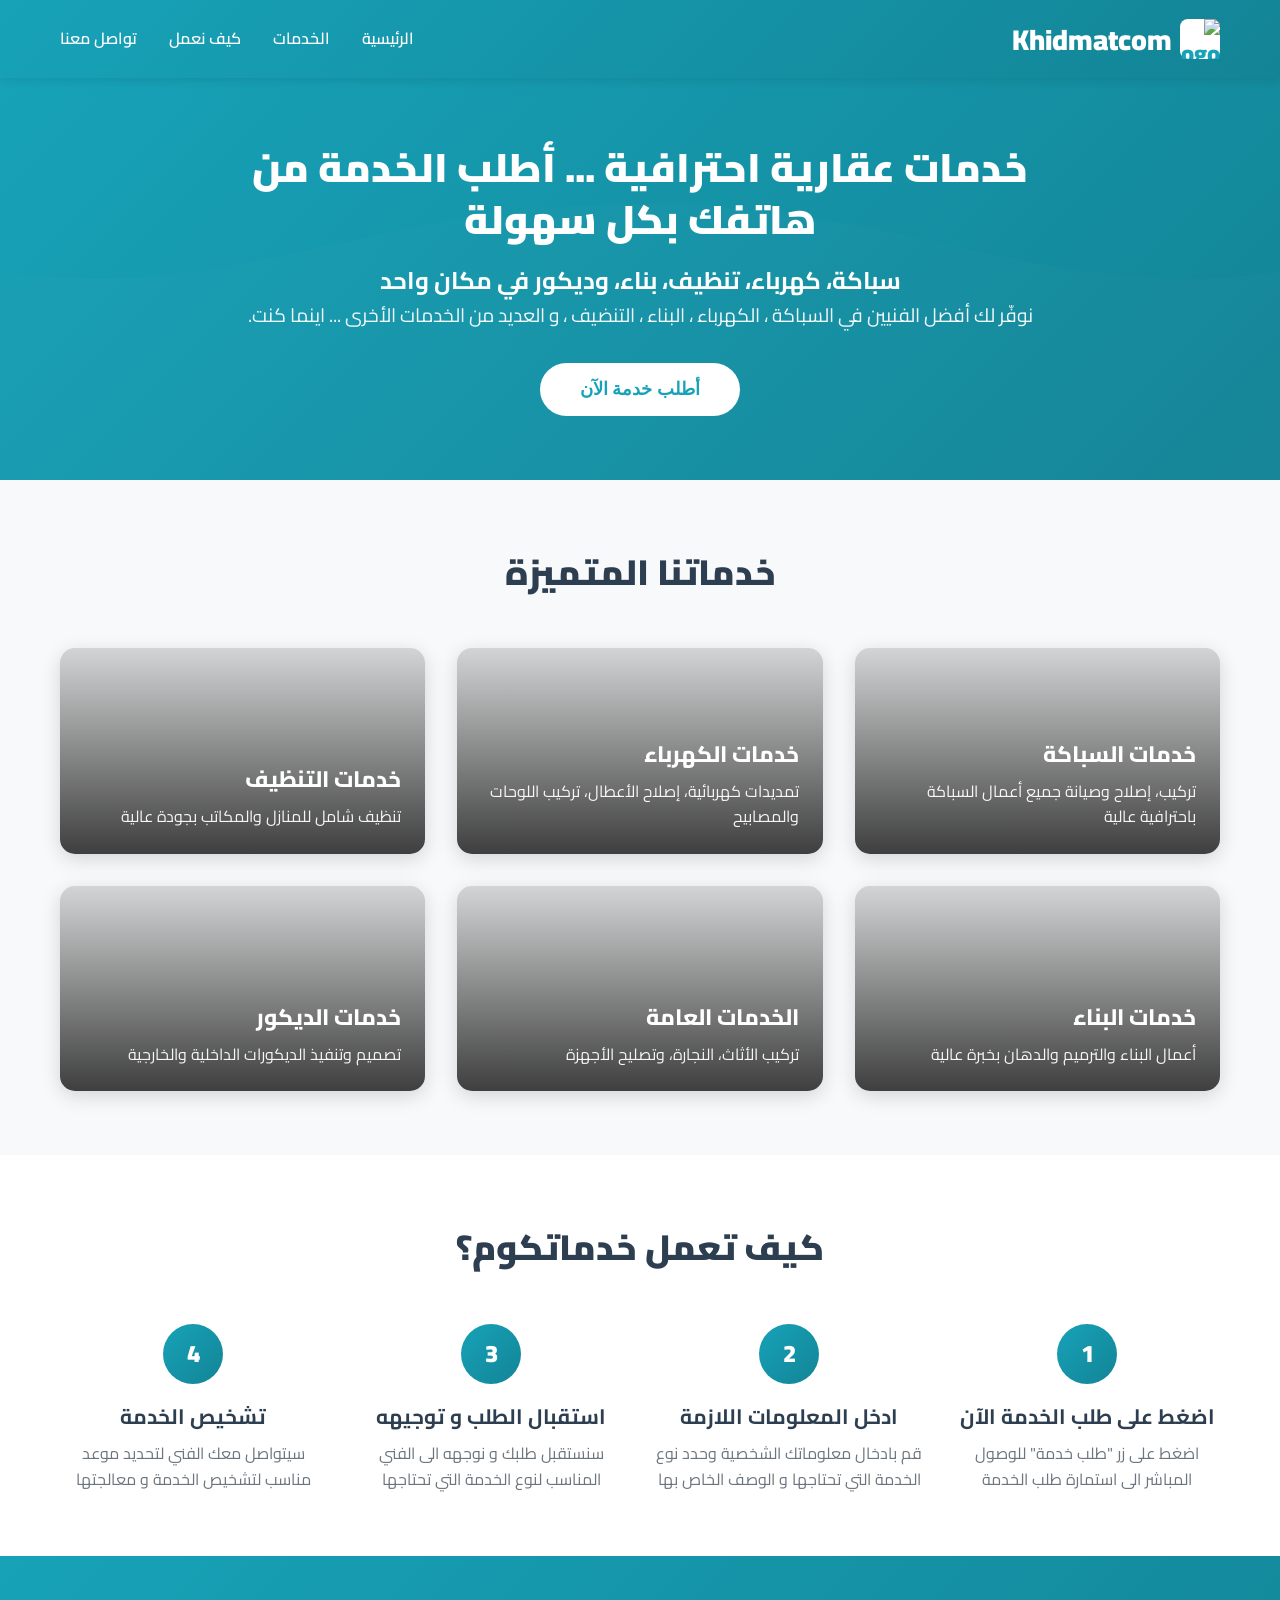
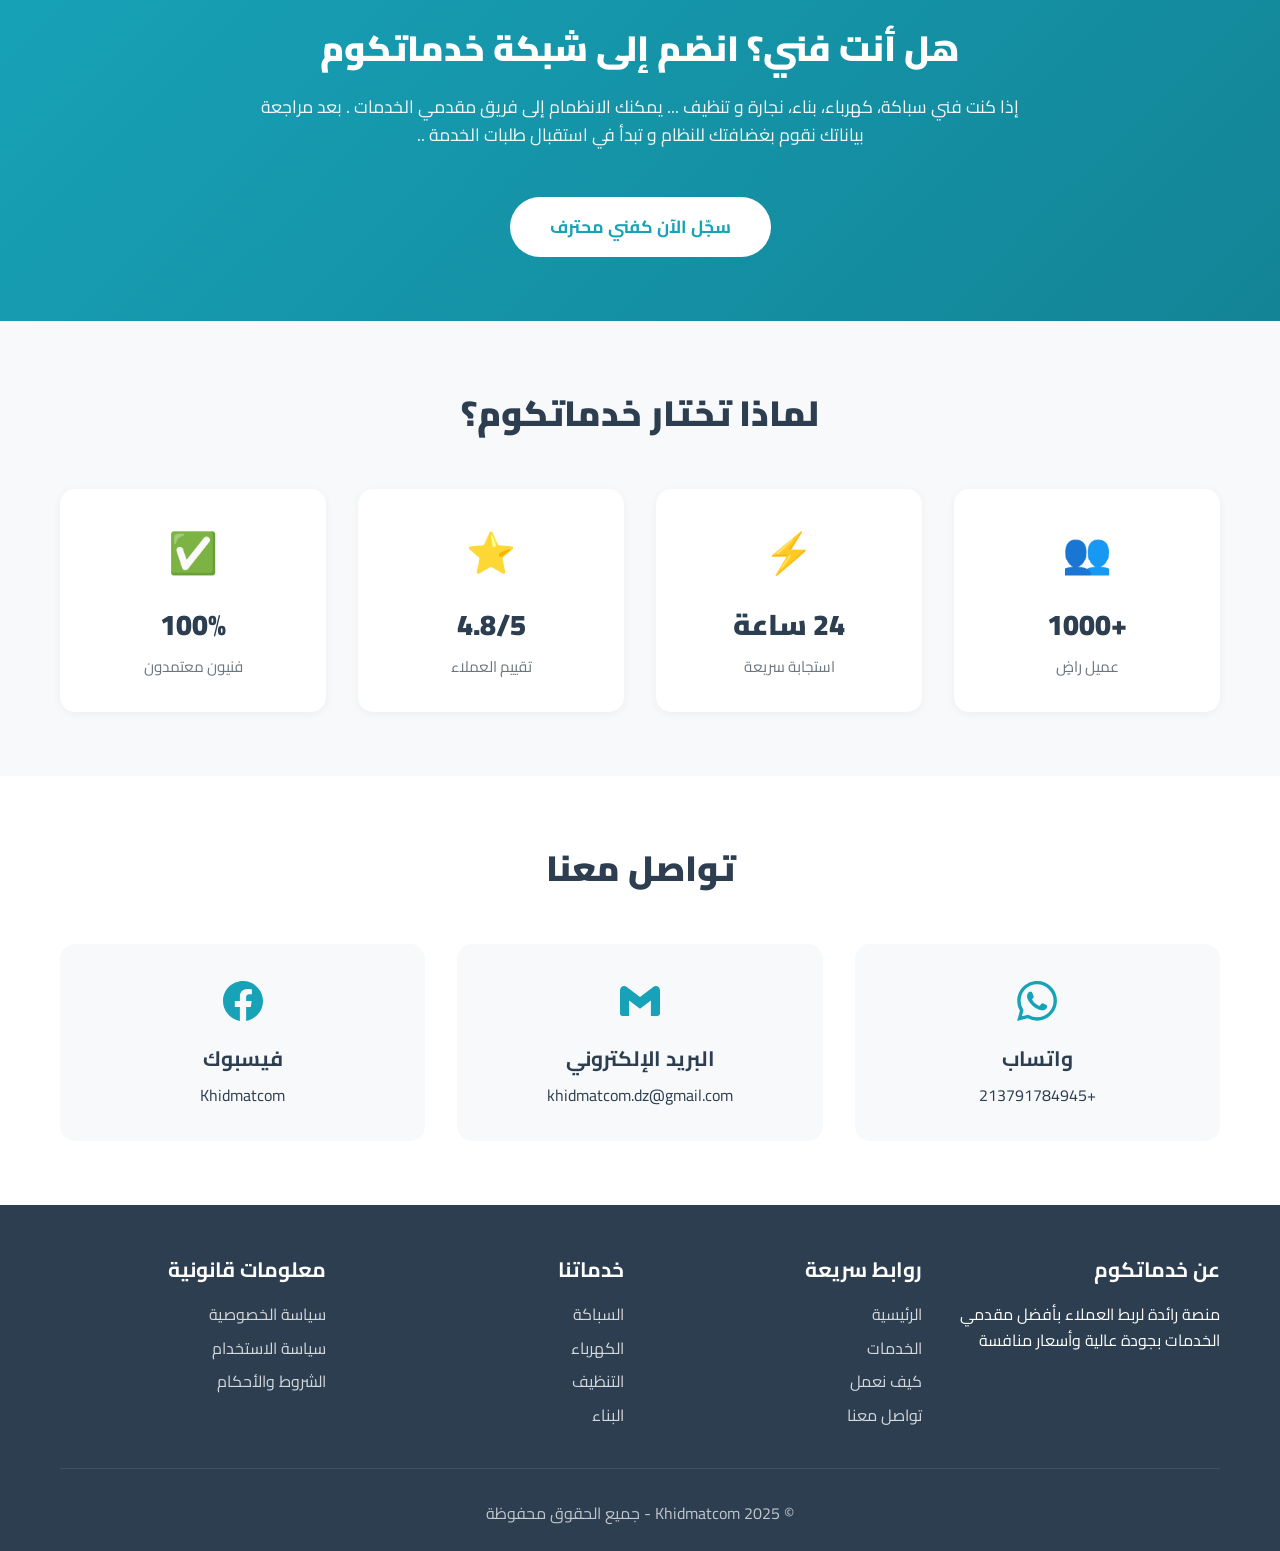
==== commit 059f8f3c: "Update index.html" ====
--- a/index.html
+++ b/index.html
@@ -635,7 +635,7 @@
             </svg>
           </div>
           <h3>واتساب</h3>
-          <a href="https://wa.me/213xxxxxxxxx" target="_blank" rel="noopener noreferrer">+213 xxx xxx xxxx</a>
+          <a href="https://wa.me/213791784945" target="_blank" rel="noopener noreferrer">+213791784945</a>
         </div>
 
         <div class="contact-item">
@@ -645,7 +645,7 @@
             </svg>
           </div>
           <h3>البريد الإلكتروني</h3>
-          <a href="mailto:info@khidmatcom.com">info@khidmatcom.com</a>
+          <a href="mailto:khidmatcom.dz@gmail.com">khidmatcom.dz@gmail.com</a>
         </div>
 
         <div class="contact-item">
@@ -808,8 +808,8 @@
           للاستفسارات حول سياسة الاستخدام:
         </p>
         <ul style="margin-right:2rem; margin-bottom:1rem;">
-          <li>البريد الإلكتروني: info@khidmatcom.com</li>
-          <li>الهاتف: +213 xxx xxx xxxx</li>
+          <li>البريد الإلكتروني: khidmatcom.dz@gmail.com</li>
+          <li>الهاتف: 00213791784945</li>
         </ul>
 
         <p style="margin-top:2rem; font-style:italic; color:#6c757d; text-align:center;">
@@ -944,8 +944,8 @@
           للأسئلة حول الشروط والأحكام:
         </p>
         <ul style="margin-right:2rem; margin-bottom:1rem;">
-          <li>البريد الإلكتروني: info@khidmatcom.com</li>
-          <li>الهاتف: +213 xxx xxx xxxx</li>
+          <li>البريد الإلكتروني: khidmatcom.dz@gmail.com</li>
+          <li>الهاتف: 00213791784945</li>
           <li>العنوان: الجزائر</li>
         </ul>
 
@@ -1069,8 +1069,8 @@
           إذا كان لديك أي أسئلة حول سياسة الخصوصية هذه أو ممارساتنا المتعلقة بالمعلومات، يرجى التواصل معنا عبر:
         </p>
         <ul style="margin-right:2rem; margin-bottom:1rem;">
-          <li>البريد الإلكتروني: info@khidmatcom.com</li>
-          <li>الهاتف: +213 xxx xxx xxxx</li>
+          <li>البريد الإلكتروني: khidmatcom.dz@gmail.com</li>
+          <li>الهاتف: 00213791784945</li>
         </ul>
 
         <p style="margin-top:2rem; font-style:italic; color:#6c757d; text-align:center;">
@@ -1275,3 +1275,4 @@
       alert("✅ تم إرسال طلبك بنجاح! سنتواصل معك قريباً");
       form.reset();
 
+
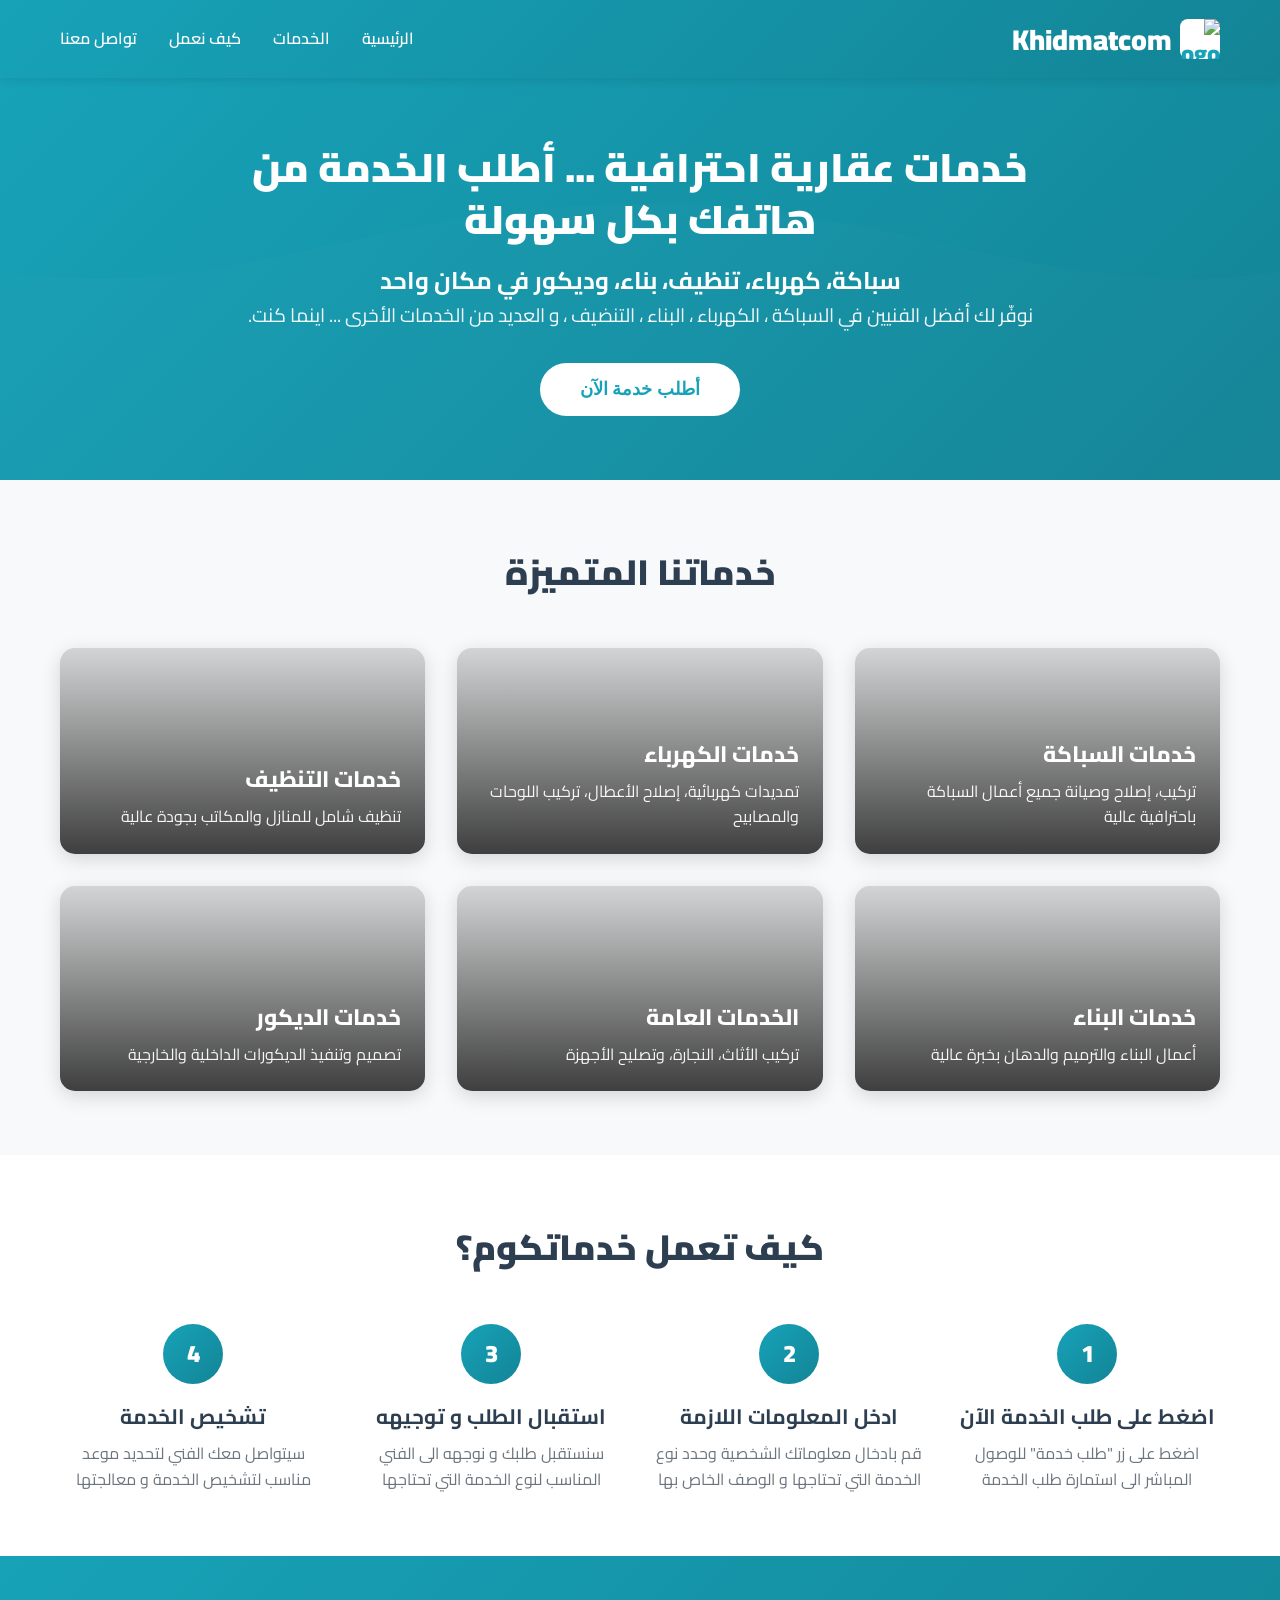
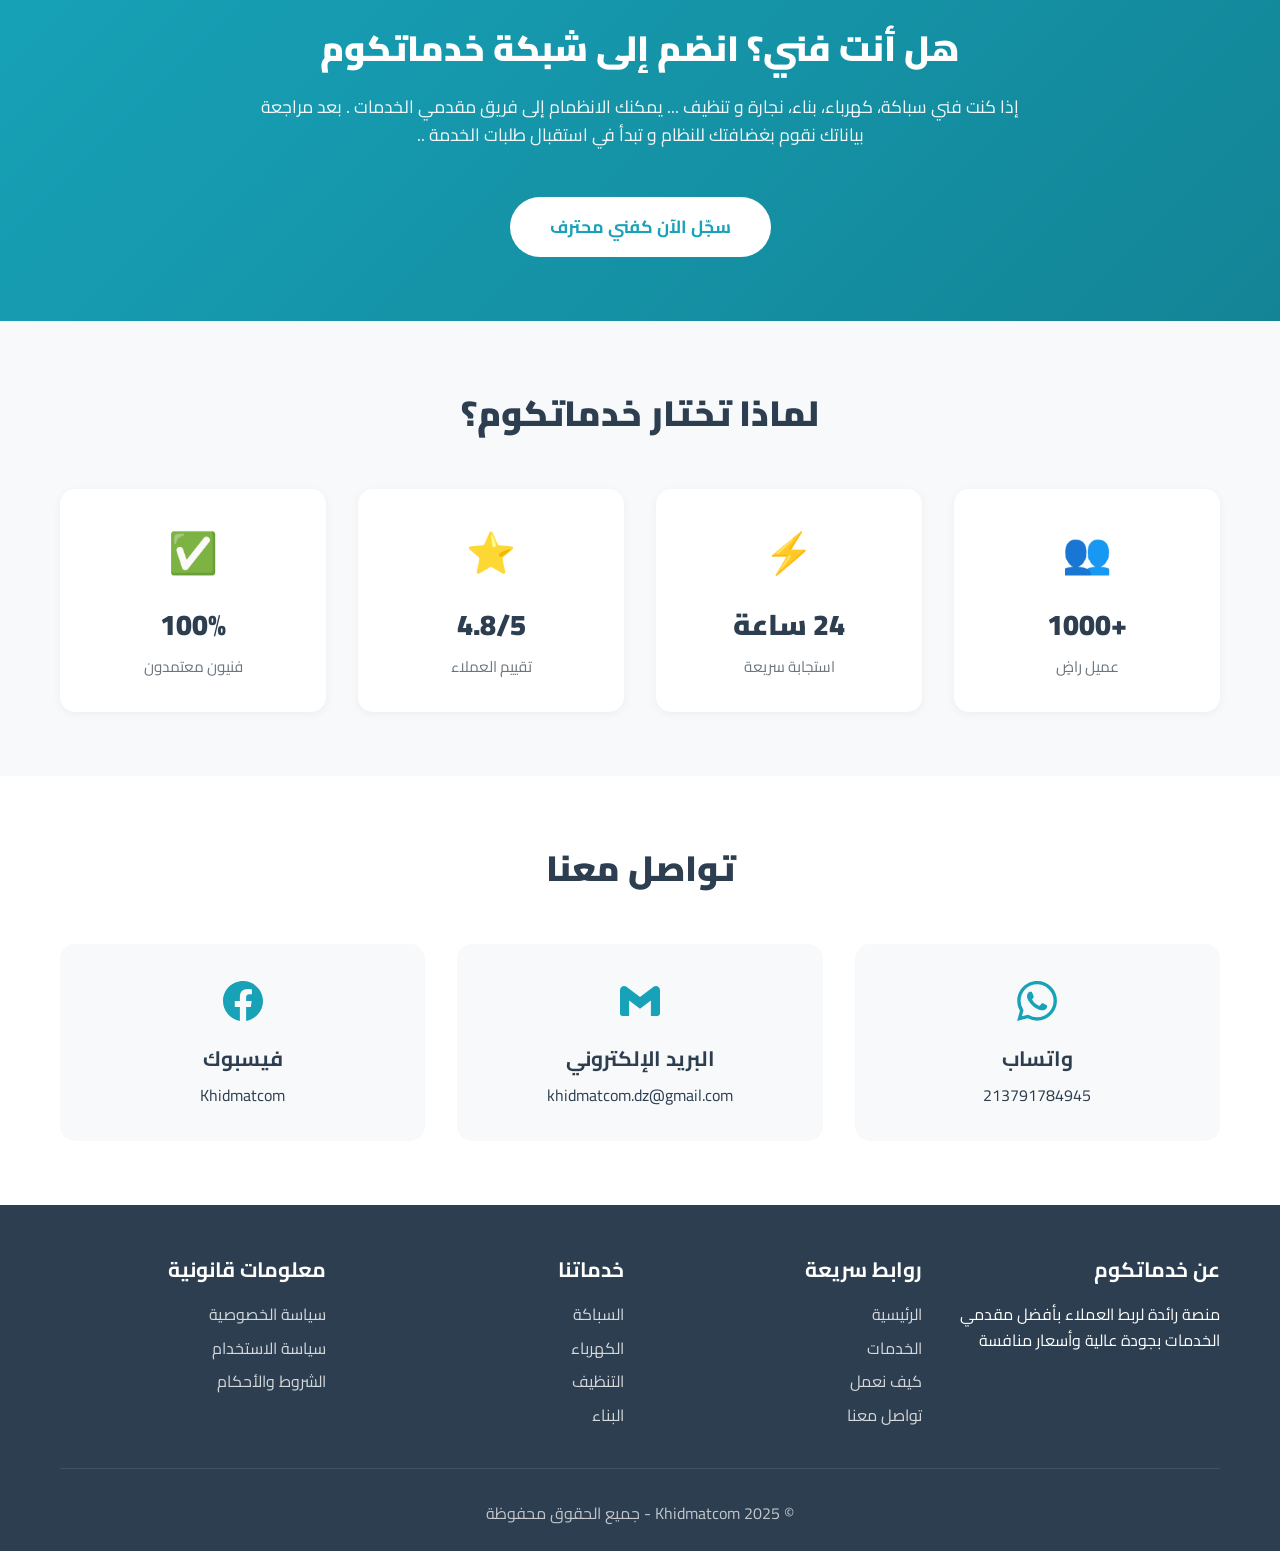
==== commit 8217f2f5: "Update index.html" ====
--- a/index.html
+++ b/index.html
@@ -635,7 +635,7 @@
             </svg>
           </div>
           <h3>واتساب</h3>
-          <a href="https://wa.me/213791784945" target="_blank" rel="noopener noreferrer">+213791784945</a>
+          <a href="https://wa.me/213791784945" target="_blank" rel="noopener noreferrer">213791784945</a>
         </div>
 
         <div class="contact-item">
@@ -809,7 +809,7 @@
         </p>
         <ul style="margin-right:2rem; margin-bottom:1rem;">
           <li>البريد الإلكتروني: khidmatcom.dz@gmail.com</li>
-          <li>الهاتف: 00213791784945</li>
+          <li>الهاتف: 213791784945</li>
         </ul>
 
         <p style="margin-top:2rem; font-style:italic; color:#6c757d; text-align:center;">
@@ -945,7 +945,7 @@
         </p>
         <ul style="margin-right:2rem; margin-bottom:1rem;">
           <li>البريد الإلكتروني: khidmatcom.dz@gmail.com</li>
-          <li>الهاتف: 00213791784945</li>
+          <li>الهاتف: 213791784945</li>
           <li>العنوان: الجزائر</li>
         </ul>
 
@@ -1276,3 +1276,4 @@
       form.reset();
 
 
+
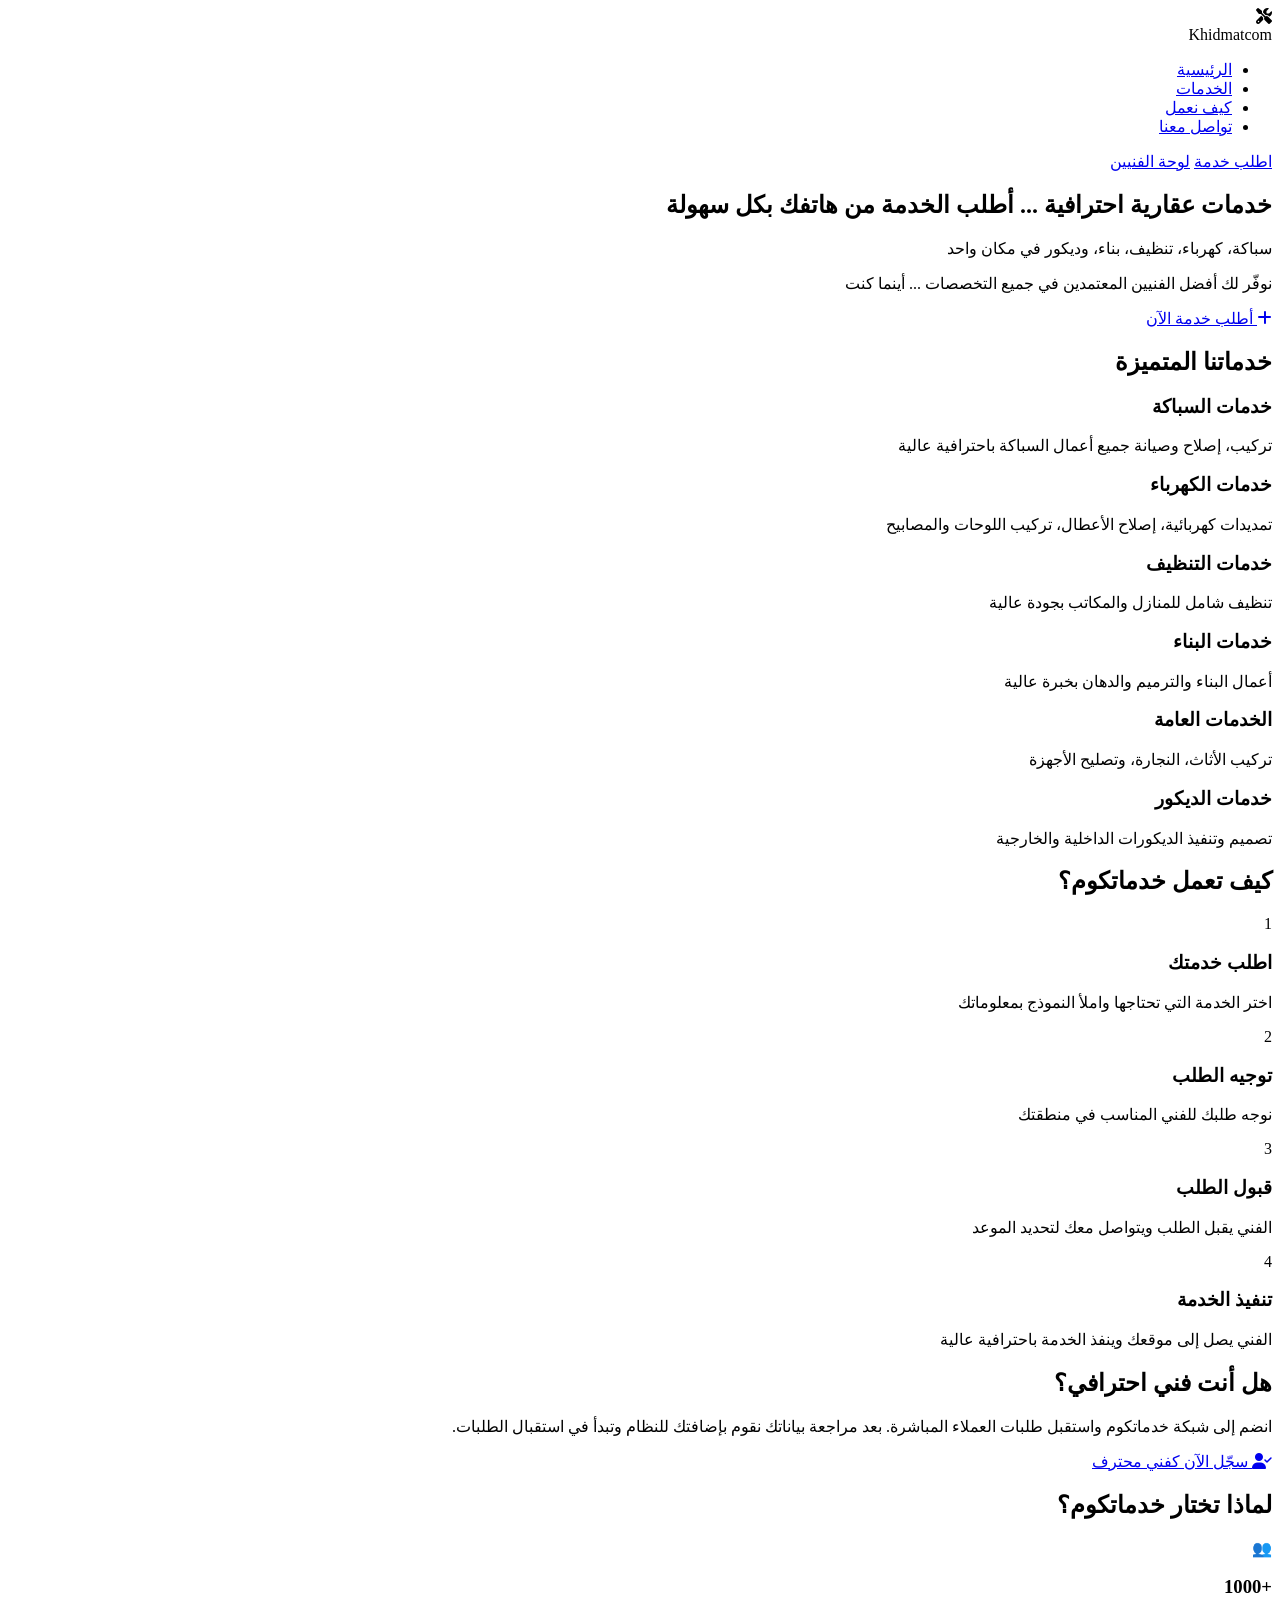
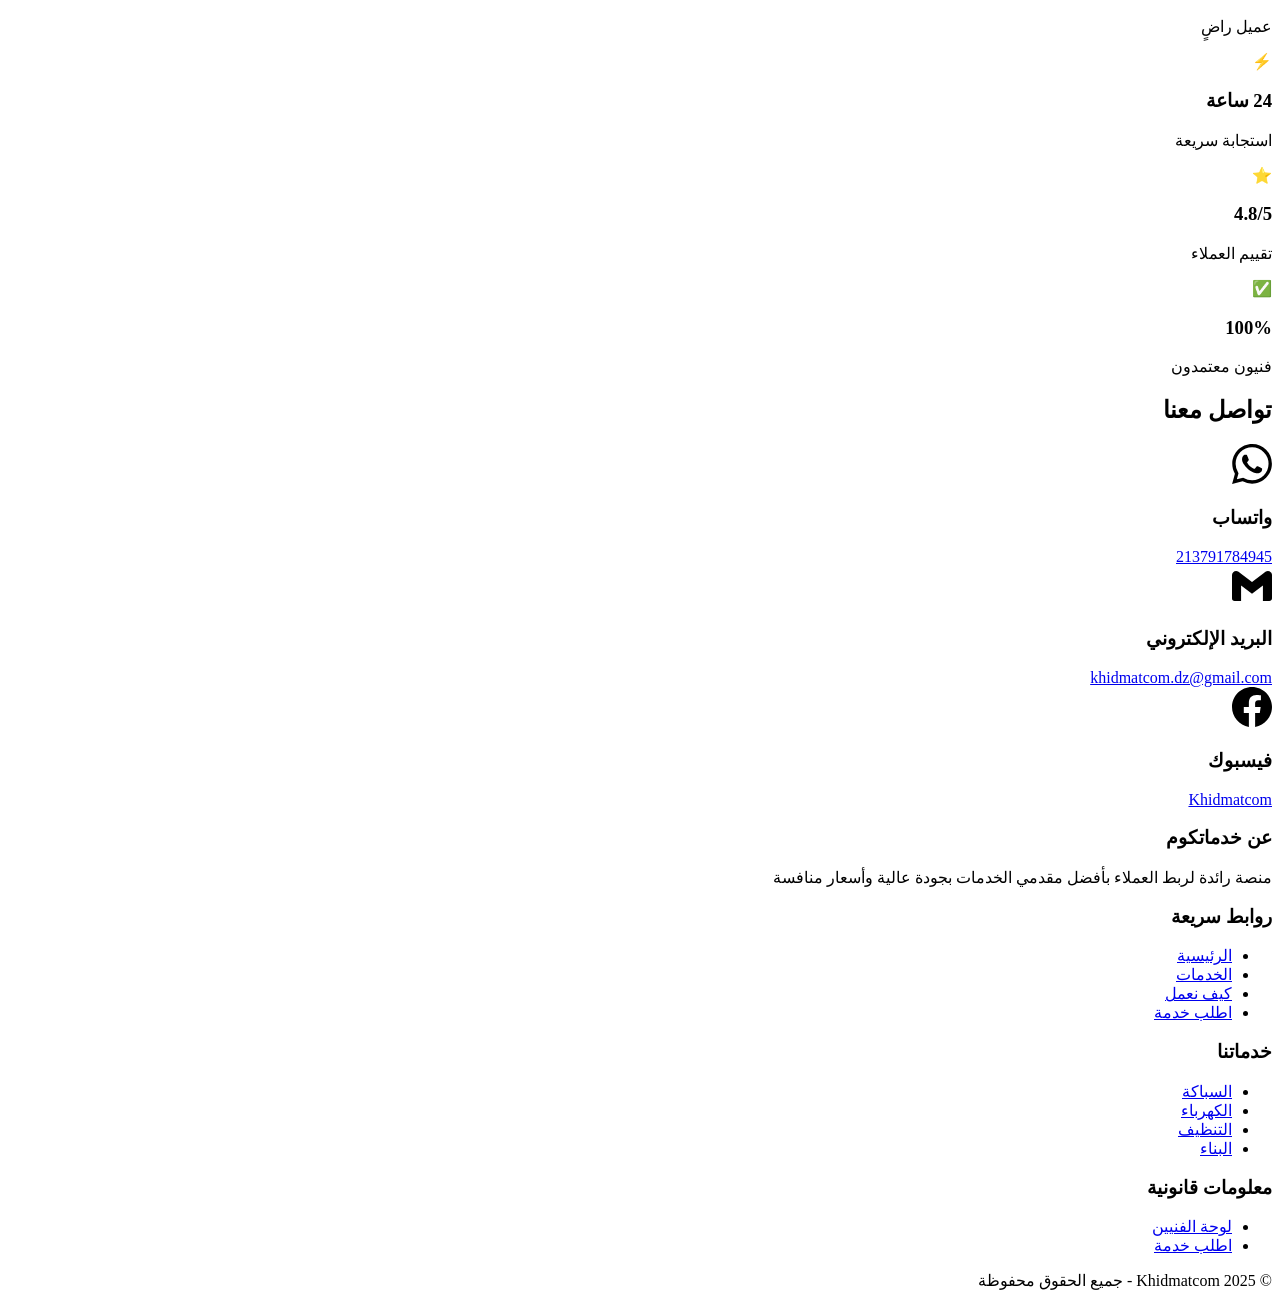
==== commit 7f372d5a: "Update index.html" ====
--- a/index.html
+++ b/index.html
@@ -3,466 +3,12 @@
 <head>
   <meta charset="UTF-8">
   <meta name="viewport" content="width=device-width, initial-scale=1.0">
-  <link rel="canonical" href="https://www.khidmatcom.com/">
   <title>Khidmatcom - خدمات احترافية عند الطلب</title>
-  <meta name="description" content="منصة خدمات عند الطلب من فريق احترافي يفوق توقعاتكم ">
+  <meta name="description" content="منصة خدمات عند الطلب من فريق احترافي يفوق توقعاتكم">
   <link href="https://fonts.googleapis.com/css2?family=Cairo:wght@300;400;600;700;900&display=swap" rel="stylesheet">
+  <link rel="stylesheet" href="https://cdnjs.cloudflare.com/ajax/libs/font-awesome/6.4.0/css/all.min.css">
   <meta name="robots" content="index, follow">
-  <meta name="googlebot" content="index, follow">
-  <style>
-    * {
-      margin: 0;
-      padding: 0;
-      box-sizing: border-box;
-    }
-
-    body {
-      font-family: 'Cairo', sans-serif;
-      line-height: 1.6;
-      color: #2c3e50;
-      overflow-x: hidden;
-    }
-
-    html, body {
-      height: 100%;
-    }
-
-    .header {
-      background: linear-gradient(135deg, #17a2b8 0%, #138496 100%);
-      color: white;
-      padding: 1rem 0;
-      position: sticky;
-      top: 0;
-      z-index: 1000;
-      box-shadow: 0 2px 10px rgba(0,0,0,0.1);
-    }
-
-    .container {
-      max-width: 1200px;
-      margin: 0 auto;
-      padding: 0 20px;
-    }
-
-    .nav {
-      display: flex;
-      justify-content: space-between;
-      align-items: center;
-      flex-wrap: wrap;
-      gap: 1rem;
-    }
-
-    .logo {
-      font-size: 1.8rem;
-      font-weight: 900;
-      display: flex;
-      align-items: center;
-      gap: 0.5rem;
-    }
-
-    .logo-icon {
-      background: white;
-      color: #17a2b8;
-      width: 40px;
-      height: 40px;
-      border-radius: 8px;
-      display: flex;
-      align-items: center;
-      justify-content: center;
-      font-size: 1.5rem;
-    }
-
-    .nav-menu {
-      display: flex;
-      gap: 2rem;
-      list-style: none;
-      align-items: center;
-      flex-wrap: wrap;
-    }
-
-    .nav-menu a {
-      color: white;
-      text-decoration: none;
-      font-weight: 600;
-      transition: opacity 0.3s;
-    }
-
-    .nav-menu a:hover {
-      opacity: 0.8;
-    }
-
-    .hero {
-      background: linear-gradient(135deg, #17a2b8 0%, #138496 100%);
-      color: white;
-      padding: 4rem 0;
-      text-align: center;
-      position: relative;
-      overflow: hidden;
-    }
-
-    .hero::before {
-      content: '';
-      position: absolute;
-      top: 0;
-      left: 0;
-      right: 0;
-      bottom: 0;
-      background: url('data:image/svg+xml,<svg xmlns="http://www.w3.org/2000/svg" viewBox="0 0 1440 320"><path fill="rgba(255,255,255,0.05)" d="M0,96L48,112C96,128,192,160,288,160C384,160,480,128,576,112C672,96,768,96,864,112C960,128,1056,160,1152,160C1248,160,1344,128,1392,112L1440,96L1440,320L1392,320C1344,320,1248,320,1152,320C1056,320,960,320,864,320C768,320,672,320,576,320C480,320,384,320,288,320C192,320,96,320,48,320L0,320Z"></path></svg>') bottom center no-repeat;
-      background-size: cover;
-      opacity: 0.3;
-    }
-
-    .hero-content {
-      position: relative;
-      z-index: 1;
-      max-width: 900px;
-      margin: 0 auto;
-    }
-
-    .hero h1 {
-      font-size: 2.5rem;
-      font-weight: 900;
-      margin-bottom: 1rem;
-      line-height: 1.3;
-    }
-
-    .hero p {
-      font-size: 1.2rem;
-      margin-bottom: 2rem;
-      opacity: 0.95;
-    }
-
-    .hero-buttons {
-      display: flex;
-      gap: 1rem;
-      justify-content: center;
-      flex-wrap: wrap;
-    }
-
-    .btn-primary {
-      background: white;
-      color: #17a2b8;
-      padding: 1rem 2.5rem;
-      border-radius: 30px;
-      text-decoration: none;
-      font-weight: 700;
-      font-size: 1.1rem;
-      transition: all 0.3s;
-      display: inline-flex;
-      align-items: center;
-      gap: 0.5rem;
-      border: none;
-      cursor: pointer;
-    }
-
-    .btn-primary:hover {
-      transform: translateY(-3px);
-      box-shadow: 0 6px 20px rgba(0,0,0,0.2);
-    }
-
-    .services {
-      padding: 4rem 0;
-      background: #f8f9fa;
-    }
-    
-    .section-title {
-      text-align: center;
-      font-size: 2.2rem;
-      font-weight: 900;
-      color: #2c3e50;
-      margin-bottom: 3rem;
-    }
-    
-    .services-grid {
-      display: grid;
-      grid-template-columns: repeat(auto-fit, minmax(300px, 1fr));
-      gap: 2rem;
-    }
-    
-    .service-card {
-      position: relative;
-      aspect-ratio: 16/9;
-      background-size: cover;
-      background-position: center;
-      border-radius: 15px;
-      overflow: hidden;
-      display: flex;
-      flex-direction: column;
-      justify-content: flex-end;
-      padding: 1.5rem;
-      color: white;
-      box-shadow: 0 5px 20px rgba(0,0,0,0.15);
-      transition: transform 0.3s ease, box-shadow 0.3s ease;
-    }
-    
-    .service-card:hover {
-      transform: translateY(-8px);
-      box-shadow: 0 12px 35px rgba(0,0,0,0.25);
-    }
-    
-    .service-card::before {
-      content: "";
-      position: absolute;
-      inset: 0;
-      background: linear-gradient(to top, rgba(0,0,0,0.75), rgba(0,0,0,0.15));
-      z-index: 0;
-    }
-    
-    .service-card h3,
-    .service-card p {
-      position: relative;
-      z-index: 2;
-      margin: 0;
-    }
-    
-    .service-card h3 {
-      font-size: 1.4rem;
-      font-weight: 800;
-      margin-bottom: 0.4rem;
-    }
-    
-    .service-card p {
-      font-size: 1rem;
-      opacity: 0.95;
-    }
-
-    .how-it-works {
-      padding: 4rem 0;
-      background: white;
-    }
-
-    .steps {
-      display: grid;
-      grid-template-columns: repeat(auto-fit, minmax(250px, 1fr));
-      gap: 2rem;
-      margin-top: 3rem;
-    }
-
-    .step {
-      text-align: center;
-      position: relative;
-    }
-
-    .step-number {
-      width: 60px;
-      height: 60px;
-      background: linear-gradient(135deg, #17a2b8 0%, #138496 100%);
-      color: white;
-      border-radius: 50%;
-      display: flex;
-      align-items: center;
-      justify-content: center;
-      font-size: 1.5rem;
-      font-weight: 900;
-      margin: 0 auto 1rem;
-    }
-
-    .step h3 {
-      font-size: 1.3rem;
-      color: #2c3e50;
-      margin-bottom: 0.5rem;
-    }
-
-    .step p {
-      color: #6c757d;
-    }
-
-    .partners {
-      padding: 4rem 0;
-      background: linear-gradient(135deg, #17a2b8 0%, #138496 100%);
-      color: white;
-      text-align: center;
-    }
-
-    .partners h2 {
-      color: white;
-      margin-bottom: 1rem;
-    }
-
-    .partners p {
-      font-size: 1.1rem;
-      max-width: 800px;
-      margin: 0 auto 2rem;
-      opacity: 0.95;
-    }
-
-    .trust {
-      padding: 4rem 0;
-      background: #f8f9fa;
-    }
-
-    .trust-grid {
-      display: grid;
-      grid-template-columns: repeat(auto-fit, minmax(200px, 1fr));
-      gap: 2rem;
-      text-align: center;
-      margin-top: 2rem;
-    }
-
-    .trust-item {
-      background: white;
-      padding: 2rem;
-      border-radius: 15px;
-      box-shadow: 0 2px 10px rgba(0,0,0,0.05);
-    }
-
-    .trust-icon {
-      font-size: 2.5rem;
-      color: #17a2b8;
-      margin-bottom: 1rem;
-    }
-
-    .trust-item h3 {
-      font-size: 1.8rem;
-      font-weight: 900;
-      color: #2c3e50;
-      margin-bottom: 0.5rem;
-    }
-
-    .trust-item p {
-      color: #6c757d;
-      font-size: 0.95rem;
-    }
-
-    .contact {
-      padding: 4rem 0;
-      background: white;
-    }
-
-    .contact-grid {
-      display: grid;
-      grid-template-columns: repeat(auto-fit, minmax(250px, 1fr));
-      gap: 2rem;
-      margin-top: 2rem;
-    }
-
-    .contact-item {
-      background: #f8f9fa;
-      padding: 2rem;
-      border-radius: 15px;
-      text-align: center;
-      transition: all 0.3s;
-    }
-
-    .contact-item:hover {
-      background: #17a2b8;
-      color: white;
-      transform: translateY(-5px);
-    }
-
-    .contact-item:hover .contact-icon svg {
-      fill: white;
-    }
-
-    .contact-icon {
-      margin-bottom: 1rem;
-      transition: all 0.3s;
-      display: flex;
-      justify-content: center;
-      align-items: center;
-      height: 50px;
-    }
-
-    .contact-icon svg {
-      fill: #17a2b8;
-      transition: fill 0.3s;
-    }
-
-    .contact-item h3 {
-      font-size: 1.3rem;
-      margin-bottom: 0.5rem;
-    }
-
-    .contact-item a {
-      color: inherit;
-      text-decoration: none;
-      word-break: break-word;
-    }
-
-    .footer {
-      background: #2c3e50;
-      color: white;
-      padding: 3rem 0 1.5rem;
-    }
-
-    .footer-content {
-      display: grid;
-      grid-template-columns: repeat(auto-fit, minmax(250px, 1fr));
-      gap: 2rem;
-      margin-bottom: 2rem;
-    }
-
-    .footer-section h3 {
-      font-size: 1.3rem;
-      margin-bottom: 1rem;
-    }
-
-    .footer-section ul {
-      list-style: none;
-    }
-
-    .footer-section ul li {
-      margin-bottom: 0.5rem;
-    }
-
-    .footer-section a {
-      color: rgba(255,255,255,0.8);
-      text-decoration: none;
-      transition: color 0.3s;
-    }
-
-    .footer-section a:hover {
-      color: white;
-    }
-
-    .footer-bottom {
-      text-align: center;
-      padding-top: 2rem;
-      border-top: 1px solid rgba(255,255,255,0.1);
-      color: rgba(255,255,255,0.7);
-    }
-
-    @media (max-width: 768px) {
-      .hero h1 {
-        font-size: 1.8rem;
-      }
-
-      .hero p {
-        font-size: 1rem;
-      }
-
-      .section-title {
-        font-size: 1.8rem;
-      }
-
-      .nav-menu {
-        gap: 1rem;
-        font-size: 0.9rem;
-      }
-
-      .logo {
-        font-size: 1.5rem;
-      }
-    }
-
-    html {
-      scroll-behavior: smooth;
-    }
-
-    @keyframes fadeInUp {
-      from {
-        opacity: 0;
-        transform: translateY(30px);
-      }
-      to {
-        opacity: 1;
-        transform: translateY(0);
-      }
-    }
-
-    .animate-on-scroll {
-      animation: fadeInUp 0.6s ease-out;
-    }
-  </style>
+  <link rel="stylesheet" href="styles.css">
 </head>
 
 <body>
@@ -471,9 +17,9 @@
     <div class="container">
       <nav class="nav">
         <div class="logo">
-        <div class="logo-icon">
-        <img src="https://i.postimg.cc/qq35k7fS/logo-khidmatcom.png" alt="Logo" style="width:100%; height:100%; object-fit:contain;">
-        </div>
+          <div class="logo-icon">
+            <i class="fas fa-tools"></i>
+          </div>
           <span>Khidmatcom</span>
         </div>
         <ul class="nav-menu">
@@ -482,6 +28,10 @@
           <li><a href="#how-it-works">كيف نعمل</a></li>
           <li><a href="#contact">تواصل معنا</a></li>
         </ul>
+        <div class="nav-buttons">
+          <a href="request.html" class="btn-nav">اطلب خدمة</a>
+          <a href="technician-dashboard.html" class="btn-nav primary">لوحة الفنيين</a>
+        </div>
       </nav>
     </div>
   </header>
@@ -490,13 +40,14 @@
     <div class="container">
       <div class="hero-content">
         <h1>خدمات عقارية احترافية ... أطلب الخدمة من هاتفك بكل سهولة</h1>
-        <h2>سباكة، كهرباء، تنظيف، بناء، وديكور في مكان واحد</h2>
-        <p>نوفّر لك أفضل الفنيين في السباكة ، الكهرباء ، البناء ، التنضيف ، و العديد من الخدمات الأخرى ... اينما كنت.</p>
+        <p>سباكة، كهرباء، تنظيف، بناء، وديكور في مكان واحد</p>
+        <p>نوفّر لك أفضل الفنيين المعتمدين في جميع التخصصات ... أينما كنت</p>
 
         <div class="hero-buttons">
-          <button class="btn-primary" id="openFormBtn">
+          <a href="request.html" class="btn-primary">
+            <i class="fas fa-plus"></i>
             <span>أطلب خدمة الآن</span>
-          </button>
+          </a>
         </div>
 
       </div>
@@ -504,45 +55,45 @@
   </section>
 
   <section id="services" class="services">
-  <div class="container">
-    <h2 class="section-title">خدماتنا المتميزة</h2>
-
-    <div class="services-grid">
-
-  <div class="service-card" style="background-image: url('https://i.ibb.co/G3vCSY9y/plombie.png');">
-    <h3>خدمات السباكة</h3>
-    <p>تركيب، إصلاح وصيانة جميع أعمال السباكة باحترافية عالية</p>
-  </div>
-
-  <div class="service-card" style="background-image: url('https://i.ibb.co/zhTHLHmT/ELECTRIC.png');">
-    <h3>خدمات الكهرباء</h3>
-    <p>تمديدات كهربائية، إصلاح الأعطال، تركيب اللوحات والمصابيح</p>
-  </div>
-
-  <div class="service-card" style="background-image: url('https://i.ibb.co/dsGXYStL/clean.png');">
-    <h3>خدمات التنظيف</h3>
-    <p>تنظيف شامل للمنازل والمكاتب بجودة عالية</p>
-  </div>
-
-  <div class="service-card" style="background-image: url('https://i.ibb.co/6R2bZF6n/building.png');">
-    <h3>خدمات البناء</h3>
-    <p>أعمال البناء والترميم والدهان بخبرة عالية</p>
-  </div>
-
-  <div class="service-card" style="background-image: url('https://i.ibb.co/356X8Jb1/general.png');">
-    <h3>الخدمات العامة</h3>
-    <p>تركيب الأثاث، النجارة، وتصليح الأجهزة</p>
-  </div>
-
-  <div class="service-card" style="background-image: url('https://i.ibb.co/2Y1XJK2x/decoration.png');">
-    <h3>خدمات الديكور</h3>
-    <p>تصميم وتنفيذ الديكورات الداخلية والخارجية</p>
-  </div>
-
-</div>
-
-  </div>
-</section>
+    <div class="container">
+      <h2 class="section-title">خدماتنا المتميزة</h2>
+
+      <div class="services-grid">
+
+        <div class="service-card" style="background-image: url('https://images.unsplash.com/photo-1585771724684-38269d6639fd?w=500&q=80'); cursor: pointer;" onclick="location.href='request.html?service=السباكة'">
+          <h3>خدمات السباكة</h3>
+          <p>تركيب، إصلاح وصيانة جميع أعمال السباكة باحترافية عالية</p>
+        </div>
+
+        <div class="service-card" style="background-image: url('https://images.unsplash.com/photo-1621905251918-48416bd8575a?w=500&q=80'); cursor: pointer;" onclick="location.href='request.html?service=الكهرباء'">
+          <h3>خدمات الكهرباء</h3>
+          <p>تمديدات كهربائية، إصلاح الأعطال، تركيب اللوحات والمصابيح</p>
+        </div>
+
+        <div class="service-card" style="background-image: url('https://images.unsplash.com/photo-1527028a58e8-3eae6cd0e58f?w=500&q=80'); cursor: pointer;" onclick="location.href='request.html?service=التنظيف'">
+          <h3>خدمات التنظيف</h3>
+          <p>تنظيف شامل للمنازل والمكاتب بجودة عالية</p>
+        </div>
+
+        <div class="service-card" style="background-image: url('https://images.unsplash.com/photo-1594938298603-c8148c4dae35?w=500&q=80'); cursor: pointer;" onclick="location.href='request.html?service=البناء'">
+          <h3>خدمات البناء</h3>
+          <p>أعمال البناء والترميم والدهان بخبرة عالية</p>
+        </div>
+
+        <div class="service-card" style="background-image: url('https://images.unsplash.com/photo-1558618666-fcd25c85cd64?w=500&q=80'); cursor: pointer;" onclick="location.href='request.html?service=الخدمات العامة'">
+          <h3>الخدمات العامة</h3>
+          <p>تركيب الأثاث، النجارة، وتصليح الأجهزة</p>
+        </div>
+
+        <div class="service-card" style="background-image: url('https://images.unsplash.com/photo-1552321554-5fefe8c9ef14?w=500&q=80'); cursor: pointer;" onclick="location.href='request.html?service=الديكور'">
+          <h3>خدمات الديكور</h3>
+          <p>تصميم وتنفيذ الديكورات الداخلية والخارجية</p>
+        </div>
+
+      </div>
+
+    </div>
+  </section>
 
   <section id="how-it-works" class="how-it-works">
     <div class="container">
@@ -551,26 +102,26 @@
       <div class="steps">
         <div class="step">
           <div class="step-number">1</div>
-          <h3>اضغط على طلب الخدمة الآن</h3>
-          <p>اضغط على زر "طلب خدمة" للوصول المباشر الى استمارة طلب الخدمة</p>
+          <h3>اطلب خدمتك</h3>
+          <p>اختر الخدمة التي تحتاجها واملأ النموذج بمعلوماتك</p>
         </div>
 
         <div class="step">
           <div class="step-number">2</div>
-          <h3>ادخل المعلومات اللازمة</h3>
-          <p>قم بادخال معلوماتك الشخصية وحدد نوع الخدمة التي تحتاجها و الوصف الخاص بها</p>
+          <h3>توجيه الطلب</h3>
+          <p>نوجه طلبك للفني المناسب في منطقتك</p>
         </div>
 
         <div class="step">
           <div class="step-number">3</div>
-          <h3>استقبال الطلب و توجيهه</h3>
-          <p>سنستقبل طلبك و نوجهه الى الفني المناسب لنوع الخدمة التي تحتاجها</p>
+          <h3>قبول الطلب</h3>
+          <p>الفني يقبل الطلب ويتواصل معك لتحديد الموعد</p>
         </div>
 
         <div class="step">
           <div class="step-number">4</div>
-          <h3>تشخيص الخدمة</h3>
-          <p>سيتواصل معك الفني لتحديد موعد مناسب لتشخيص الخدمة و معالجتها</p>
+          <h3>تنفيذ الخدمة</h3>
+          <p>الفني يصل إلى موقعك وينفذ الخدمة باحترافية عالية</p>
         </div>
       </div>
     </div>
@@ -578,14 +129,11 @@
 
   <section id="partners" class="partners">
     <div class="container">
-      <h2 class="section-title">هل أنت فني؟ انضم إلى شبكة خدماتكوم</h2>
-      <p>إذا كنت فني سباكة، كهرباء، بناء، نجارة و تنظيف ... يمكنك الانظمام إلى فريق مقدمي الخدمات . بعد مراجعة بياناتك نقوم بغضافتك للنظام و تبدأ في استقبال طلبات الخدمة ..</p>
-
-      <a href="https://form.jotform.com/253275674016055"
-         target="_blank"
-         rel="noopener noreferrer"
-         class="btn-primary"
-         style="margin-top: 1rem;">
+      <h2 class="section-title">هل أنت فني احترافي؟</h2>
+      <p>انضم إلى شبكة خدماتكوم واستقبل طلبات العملاء المباشرة. بعد مراجعة بياناتك نقوم بإضافتك للنظام وتبدأ في استقبال الطلبات.</p>
+
+      <a href="technician-dashboard.html" class="btn-primary">
+        <i class="fas fa-user-check"></i>
         سجّل الآن كفني محترف
       </a>
     </div>
@@ -655,7 +203,7 @@
             </svg>
           </div>
           <h3>فيسبوك</h3>
-          <a href="https://facebook.com/khidmatcom" target="_blank" rel="noopener noreferrer">Khidmatcom</a>
+          <a href="https://facebook.com/khidmatcom.dz" target="_blank" rel="noopener noreferrer">Khidmatcom</a>
         </div>
       </div>
     </div>
@@ -675,26 +223,25 @@
             <li><a href="#home">الرئيسية</a></li>
             <li><a href="#services">الخدمات</a></li>
             <li><a href="#how-it-works">كيف نعمل</a></li>
-            <li><a href="#contact">تواصل معنا</a></li>
+            <li><a href="request.html">اطلب خدمة</a></li>
           </ul>
         </div>
 
         <div class="footer-section">
           <h3>خدماتنا</h3>
           <ul>
-            <li><a href="#services">السباكة</a></li>
-            <li><a href="#services">الكهرباء</a></li>
-            <li><a href="#services">التنظيف</a></li>
-            <li><a href="#services">البناء</a></li>
+            <li><a href="request.html?service=السباكة">السباكة</a></li>
+            <li><a href="request.html?service=الكهرباء">الكهرباء</a></li>
+            <li><a href="request.html?service=التنظيف">التنظيف</a></li>
+            <li><a href="request.html?service=البناء">البناء</a></li>
           </ul>
         </div>
 
         <div class="footer-section">
           <h3>معلومات قانونية</h3>
           <ul>
-            <li><a href="#" id="openPrivacyBtn" style="cursor:pointer;">سياسة الخصوصية</a></li>
-            <li><a href="#" id="openUsageBtn" style="cursor:pointer;">سياسة الاستخدام</a></li>
-            <li><a href="#" id="openTermsBtn" style="cursor:pointer;">الشروط والأحكام</a></li>
+            <li><a href="technician-dashboard.html">لوحة الفنيين</a></li>
+            <li><a href="request.html">اطلب خدمة</a></li>
           </ul>
         </div>
       </div>
@@ -705,575 +252,5 @@
     </div>
   </footer>
 
-  <!-- نافذة سياسة الاستخدام -->
-  <div id="usageModal" style="
-    position: fixed;
-    top: 0; left: 0;
-    width: 100%; height: 100%;
-    background: rgba(0,0,0,0.6);
-    display: none;
-    justify-content: center;
-    align-items: center;
-    z-index: 2000;
-    overflow-y: auto;
-    padding: 20px;
-  ">
-    <div style="
-      background: white;
-      border-radius: 15px;
-      width: 90%;
-      max-width: 700px;
-      padding: 2.5rem;
-      animation: fadeInUp 0.4s ease-out;
-      max-height: 85vh;
-      overflow-y: auto;
-      margin: auto;
-    ">
-      <h2 style="text-align:center; margin-bottom:1.5rem; color:#17a2b8; font-weight:900; font-size:2rem;">
-        سياسة الاستخدام
-      </h2>
-
-      <div style="text-align:right; line-height:1.8; color:#2c3e50;">
-        
-        <h3 style="color:#17a2b8; margin-top:1.5rem; margin-bottom:0.8rem; font-size:1.3rem;">1. قبول الشروط</h3>
-        <p style="margin-bottom:1rem;">
-          باستخدامك لمنصة خدماتكوم، فإنك توافق على الالتزام بسياسة الاستخدام هذه. إذا كنت لا توافق على أي جزء من هذه السياسة، يرجى عدم استخدام خدماتنا.
-        </p>
-
-        <h3 style="color:#17a2b8; margin-top:1.5rem; margin-bottom:0.8rem; font-size:1.3rem;">2. استخدام الخدمة</h3>
-        <p style="margin-bottom:1rem;">منصة خدماتكوم مخصصة لـ:</p>
-        <ul style="margin-right:2rem; margin-bottom:1rem;">
-          <li>طلب الخدمات المنزلية والعقارية</li>
-          <li>التواصل مع مقدمي الخدمات المعتمدين</li>
-          <li>الحصول على خدمات احترافية في السباكة، الكهرباء، التنظيف، البناء والديكور</li>
-        </ul>
-
-        <h3 style="color:#17a2b8; margin-top:1.5rem; margin-bottom:0.8rem; font-size:1.3rem;">3. التزامات المستخدم</h3>
-        <p style="margin-bottom:1rem;">عند استخدام خدماتنا، يجب عليك:</p>
-        <ul style="margin-right:2rem; margin-bottom:1rem;">
-          <li>تقديم معلومات صحيحة ودقيقة</li>
-          <li>احترام مقدمي الخدمات والتعامل معهم بلطف</li>
-          <li>عدم إساءة استخدام المنصة لأغراض غير قانونية</li>
-          <li>الالتزام بالمواعيد المحددة</li>
-          <li>دفع تكاليف الخدمات المتفق عليها</li>
-        </ul>
-
-        <h3 style="color:#17a2b8; margin-top:1.5rem; margin-bottom:0.8rem; font-size:1.3rem;">4. السلوك المحظور</h3>
-        <p style="margin-bottom:1rem;">يُمنع منعاً باتاً:</p>
-        <ul style="margin-right:2rem; margin-bottom:1rem;">
-          <li>تقديم معلومات كاذبة أو مضللة</li>
-          <li>التحرش أو الإساءة لمقدمي الخدمات</li>
-          <li>محاولة الاحتيال أو الغش</li>
-          <li>استخدام المنصة لأغراض غير مشروعة</li>
-          <li>نشر محتوى مسيء أو غير لائق</li>
-        </ul>
-
-        <h3 style="color:#17a2b8; margin-top:1.5rem; margin-bottom:0.8rem; font-size:1.3rem;">5. المسؤولية</h3>
-        <p style="margin-bottom:1rem;">
-          خدماتكوم هي منصة وسيطة تربط بين العملاء ومقدمي الخدمات. نحن لسنا مسؤولين عن:
-        </p>
-        <ul style="margin-right:2rem; margin-bottom:1rem;">
-          <li>جودة الخدمة المقدمة من قبل الفنيين</li>
-          <li>أي أضرار قد تنتج عن تقديم الخدمة</li>
-          <li>النزاعات المالية بين العملاء والفنيين</li>
-        </ul>
-        <p style="margin-bottom:1rem;">
-          ومع ذلك، نلتزم بالتأكد من اعتماد الفنيين وكفاءتهم قدر الإمكان.
-        </p>
-
-        <h3 style="color:#17a2b8; margin-top:1.5rem; margin-bottom:0.8rem; font-size:1.3rem;">6. الإلغاء والاسترجاع</h3>
-        <ul style="margin-right:2rem; margin-bottom:1rem;">
-          <li>يمكن إلغاء الطلب قبل وصول الفني بـ 24 ساعة على الأقل</li>
-          <li>في حالة الإلغاء المتأخر، قد يتم فرض رسوم إلغاء</li>
-          <li>لا يمكن استرجاع المبالغ بعد إتمام الخدمة</li>
-        </ul>
-
-        <h3 style="color:#17a2b8; margin-top:1.5rem; margin-bottom:0.8rem; font-size:1.3rem;">7. الملكية الفكرية</h3>
-        <p style="margin-bottom:1rem;">
-          جميع حقوق الملكية الفكرية للمنصة، بما في ذلك الشعارات والتصاميم والمحتوى، هي ملك لخدماتكوم. يُمنع استخدامها دون إذن مسبق.
-        </p>
-
-        <h3 style="color:#17a2b8; margin-top:1.5rem; margin-bottom:0.8rem; font-size:1.3rem;">8. التعديلات</h3>
-        <p style="margin-bottom:1rem;">
-          نحتفظ بالحق في تعديل سياسة الاستخدام في أي وقت. سيتم إخطار المستخدمين بأي تغييرات جوهرية.
-        </p>
-
-        <h3 style="color:#17a2b8; margin-top:1.5rem; margin-bottom:0.8rem; font-size:1.3rem;">9. إنهاء الخدمة</h3>
-        <p style="margin-bottom:1rem;">
-          نحتفظ بالحق في تعليق أو إنهاء حسابك في حالة انتهاك سياسة الاستخدام دون إشعار مسبق.
-        </p>
-
-        <h3 style="color:#17a2b8; margin-top:1.5rem; margin-bottom:0.8rem; font-size:1.3rem;">10. الاتصال بنا</h3>
-        <p style="margin-bottom:1rem;">
-          للاستفسارات حول سياسة الاستخدام:
-        </p>
-        <ul style="margin-right:2rem; margin-bottom:1rem;">
-          <li>البريد الإلكتروني: khidmatcom.dz@gmail.com</li>
-          <li>الهاتف: 213791784945</li>
-        </ul>
-
-        <p style="margin-top:2rem; font-style:italic; color:#6c757d; text-align:center;">
-          آخر تحديث: ديسمبر 2025
-        </p>
-
-      </div>
-
-      <button id="closeUsageBtn" type="button" style="
-        width:100%;
-        margin-top:1.5rem;
-        background:#17a2b8;
-        color:white;
-        padding:12px;
-        border:none;
-        border-radius:30px;
-        font-size:1.1rem;
-        font-weight:700;
-        cursor:pointer;
-        transition: all 0.3s;
-      " onmouseover="this.style.background='#138496'" onmouseout="this.style.background='#17a2b8'">
-        إغلاق
-      </button>
-
-    </div>
-  </div>
-
-  <!-- نافذة الشروط والأحكام -->
-  <div id="termsModal" style="
-    position: fixed;
-    top: 0; left: 0;
-    width: 100%; height: 100%;
-    background: rgba(0,0,0,0.6);
-    display: none;
-    justify-content: center;
-    align-items: center;
-    z-index: 2000;
-    overflow-y: auto;
-    padding: 20px;
-  ">
-    <div style="
-      background: white;
-      border-radius: 15px;
-      width: 90%;
-      max-width: 700px;
-      padding: 2.5rem;
-      animation: fadeInUp 0.4s ease-out;
-      max-height: 85vh;
-      overflow-y: auto;
-      margin: auto;
-    ">
-      <h2 style="text-align:center; margin-bottom:1.5rem; color:#17a2b8; font-weight:900; font-size:2rem;">
-        الشروط والأحكام
-      </h2>
-
-      <div style="text-align:right; line-height:1.8; color:#2c3e50;">
-        
-        <h3 style="color:#17a2b8; margin-top:1.5rem; margin-bottom:0.8rem; font-size:1.3rem;">1. التعريفات</h3>
-        <ul style="margin-right:2rem; margin-bottom:1rem;">
-          <li><strong>"المنصة":</strong> تشير إلى موقع وتطبيق خدماتكوم</li>
-          <li><strong>"العميل":</strong> أي شخص يطلب خدمة من خلال المنصة</li>
-          <li><strong>"مقدم الخدمة":</strong> الفني أو الحرفي الذي يقدم الخدمة</li>
-          <li><strong>"الخدمة":</strong> أي خدمة منزلية أو عقارية متاحة على المنصة</li>
-        </ul>
-
-        <h3 style="color:#17a2b8; margin-top:1.5rem; margin-bottom:0.8rem; font-size:1.3rem;">2. الأهلية</h3>
-        <p style="margin-bottom:1rem;">
-          يجب أن يكون عمرك 18 عاماً على الأقل لاستخدام خدماتنا. باستخدام المنصة، تؤكد أنك تستوفي هذا الشرط.
-        </p>
-
-        <h3 style="color:#17a2b8; margin-top:1.5rem; margin-bottom:0.8rem; font-size:1.3rem;">3. التسجيل والحساب</h3>
-        <ul style="margin-right:2rem; margin-bottom:1rem;">
-          <li>يجب تقديم معلومات صحيحة وحديثة عند التسجيل</li>
-          <li>أنت مسؤول عن الحفاظ على سرية معلومات حسابك</li>
-          <li>يجب إخطارنا فوراً بأي استخدام غير مصرح به لحسابك</li>
-        </ul>
-
-        <h3 style="color:#17a2b8; margin-top:1.5rem; margin-bottom:0.8rem; font-size:1.3rem;">4. طلب الخدمات</h3>
-        <p style="margin-bottom:1rem;">عند طلب خدمة:</p>
-        <ul style="margin-right:2rem; margin-bottom:1rem;">
-          <li>يجب تقديم وصف دقيق للخدمة المطلوبة</li>
-          <li>يجب تحديد الموقع والوقت المناسب</li>
-          <li>يعتبر الطلب ملزماً بمجرد تأكيده</li>
-          <li>يجب التواجد في الموقع المحدد في الوقت المتفق عليه</li>
-        </ul>
-
-        <h3 style="color:#17a2b8; margin-top:1.5rem; margin-bottom:0.8rem; font-size:1.3rem;">5. الأسعار والدفع</h3>
-        <ul style="margin-right:2rem; margin-bottom:1rem;">
-          <li>يتم تحديد الأسعار بناءً على نوع الخدمة وحجم العمل</li>
-          <li>قد يتم تحديد السعر النهائي بعد المعاينة</li>
-          <li>الدفع يتم مباشرة لمقدم الخدمة بعد إتمام العمل</li>
-          <li>جميع الأسعار شاملة الضريبة ما لم يُذكر خلاف ذلك</li>
-        </ul>
-
-        <h3 style="color:#17a2b8; margin-top:1.5rem; margin-bottom:0.8rem; font-size:1.3rem;">6. الضمانات</h3>
-        <ul style="margin-right:2rem; margin-bottom:1rem;">
-          <li>جميع مقدمي الخدمات معتمدون وذوو خبرة</li>
-          <li>نضمن جودة الخدمة وفقاً للمعايير المتفق عليها</li>
-          <li>في حالة عدم الرضا، يمكنك التواصل معنا خلال 48 ساعة</li>
-          <li>قد يتم تقديم ضمان إضافي حسب نوع الخدمة</li>
-        </ul>
-
-        <h3 style="color:#17a2b8; margin-top:1.5rem; margin-bottom:0.8rem; font-size:1.3rem;">7. إخلاء المسؤولية</h3>
-        <p style="margin-bottom:1rem;">
-          المنصة لا تتحمل المسؤولية عن:
-        </p>
-        <ul style="margin-right:2rem; margin-bottom:1rem;">
-          <li>الأضرار الناتجة عن استخدام خاطئ للخدمة</li>
-          <li>الأضرار الموجودة مسبقاً قبل تقديم الخدمة</li>
-          <li>حوادث القوة القاهرة</li>
-          <li>التأخيرات الناتجة عن ظروف خارجة عن إرادتنا</li>
-        </ul>
-
-        <h3 style="color:#17a2b8; margin-top:1.5rem; margin-bottom:0.8rem; font-size:1.3rem;">8. حل النزاعات</h3>
-        <p style="margin-bottom:1rem;">
-          في حالة وجود نزاع:
-        </p>
-        <ul style="margin-right:2rem; margin-bottom:1rem;">
-          <li>يجب التواصل مع خدمة العملاء أولاً</li>
-          <li>سنحاول الوساطة بين الطرفين</li>
-          <li>يخضع أي نزاع للقوانين الجزائرية</li>
-          <li>المحاكم الجزائرية هي المختصة بالنظر في النزاعات</li>
-        </ul>
-
-        <h3 style="color:#17a2b8; margin-top:1.5rem; margin-bottom:0.8rem; font-size:1.3rem;">9. تعديل الشروط</h3>
-        <p style="margin-bottom:1rem;">
-          نحتفظ بالحق في تعديل هذه الشروط والأحكام في أي وقت. استمرارك في استخدام المنصة بعد التعديلات يعني قبولك لها.
-        </p>
-
-        <h3 style="color:#17a2b8; margin-top:1.5rem; margin-bottom:0.8rem; font-size:1.3rem;">10. معلومات الاتصال</h3>
-        <p style="margin-bottom:1rem;">
-          للأسئلة حول الشروط والأحكام:
-        </p>
-        <ul style="margin-right:2rem; margin-bottom:1rem;">
-          <li>البريد الإلكتروني: khidmatcom.dz@gmail.com</li>
-          <li>الهاتف: 213791784945</li>
-          <li>العنوان: الجزائر</li>
-        </ul>
-
-        <p style="margin-top:2rem; font-style:italic; color:#6c757d; text-align:center;">
-          آخر تحديث: ديسمبر 2025
-        </p>
-
-      </div>
-
-      <button id="closeTermsBtn" type="button" style="
-        width:100%;
-        margin-top:1.5rem;
-        background:#17a2b8;
-        color:white;
-        padding:12px;
-        border:none;
-        border-radius:30px;
-        font-size:1.1rem;
-        font-weight:700;
-        cursor:pointer;
-        transition: all 0.3s;
-      " onmouseover="this.style.background='#138496'" onmouseout="this.style.background='#17a2b8'">
-        إغلاق
-      </button>
-
-    </div>
-  </div>
-
-  <!-- نافذة سياسة الخصوصية -->
-  <div id="privacyModal" style="
-    position: fixed;
-    top: 0; left: 0;
-    width: 100%; height: 100%;
-    background: rgba(0,0,0,0.6);
-    display: none;
-    justify-content: center;
-    align-items: center;
-    z-index: 2000;
-    overflow-y: auto;
-    padding: 20px;
-  ">
-    <div style="
-      background: white;
-      border-radius: 15px;
-      width: 90%;
-      max-width: 700px;
-      padding: 2.5rem;
-      animation: fadeInUp 0.4s ease-out;
-      max-height: 85vh;
-      overflow-y: auto;
-      margin: auto;
-    ">
-      <h2 style="text-align:center; margin-bottom:1.5rem; color:#17a2b8; font-weight:900; font-size:2rem;">
-        سياسة الخصوصية
-      </h2>
-
-      <div style="text-align:right; line-height:1.8; color:#2c3e50;">
-        
-        <h3 style="color:#17a2b8; margin-top:1.5rem; margin-bottom:0.8rem; font-size:1.3rem;">1. مقدمة</h3>
-        <p style="margin-bottom:1rem;">
-          نحن في خدماتكوم نحترم خصوصيتك ونلتزم بحماية بياناتك الشخصية. توضح سياسة الخصوصية هذه كيفية جمع واستخدام وحماية المعلومات التي تقدمها لنا عند استخدام خدماتنا.
-        </p>
-
-        <h3 style="color:#17a2b8; margin-top:1.5rem; margin-bottom:0.8rem; font-size:1.3rem;">2. المعلومات التي نجمعها</h3>
-        <p style="margin-bottom:1rem;">نقوم بجمع المعلومات التالية:</p>
-        <ul style="margin-right:2rem; margin-bottom:1rem;">
-          <li>الاسم الكامل</li>
-          <li>رقم الهاتف</li>
-          <li>العنوان</li>
-          <li>نوع الخدمة المطلوبة</li>
-          <li>تفاصيل الطلب</li>
-        </ul>
-
-        <h3 style="color:#17a2b8; margin-top:1.5rem; margin-bottom:0.8rem; font-size:1.3rem;">3. كيفية استخدام المعلومات</h3>
-        <p style="margin-bottom:1rem;">نستخدم المعلومات المجمعة للأغراض التالية:</p>
-        <ul style="margin-right:2rem; margin-bottom:1rem;">
-          <li>تقديم الخدمات المطلوبة</li>
-          <li>التواصل معك بخصوص طلبك</li>
-          <li>توجيه الفنيين المناسبين لموقعك</li>
-          <li>تحسين جودة خدماتنا</li>
-          <li>إرسال التحديثات والعروض (إذا وافقت على ذلك)</li>
-        </ul>
-
-        <h3 style="color:#17a2b8; margin-top:1.5rem; margin-bottom:0.8rem; font-size:1.3rem;">4. مشاركة المعلومات</h3>
-        <p style="margin-bottom:1rem;">
-          لن نقوم ببيع أو تأجير أو مشاركة معلوماتك الشخصية مع أطراف ثالثة إلا في الحالات التالية:
-        </p>
-        <ul style="margin-right:2rem; margin-bottom:1rem;">
-          <li>مشاركة المعلومات الضرورية مع الفنيين لتقديم الخدمة</li>
-          <li>عند الحاجة للامتثال للقوانين والأنظمة</li>
-          <li>بموافقتك الصريحة</li>
-        </ul>
-
-        <h3 style="color:#17a2b8; margin-top:1.5rem; margin-bottom:0.8rem; font-size:1.3rem;">5. حماية المعلومات</h3>
-        <p style="margin-bottom:1rem;">
-          نتخذ إجراءات أمنية مناسبة لحماية معلوماتك من الوصول غير المصرح به أو التعديل أو الإفصاح أو الإتلاف. نحن نستخدم تقنيات التشفير والتخزين الآمن لحماية بياناتك.
-        </p>
-
-        <h3 style="color:#17a2b8; margin-top:1.5rem; margin-bottom:0.8rem; font-size:1.3rem;">6. حقوقك</h3>
-        <p style="margin-bottom:1rem;">لديك الحق في:</p>
-        <ul style="margin-right:2rem; margin-bottom:1rem;">
-          <li>الوصول إلى معلوماتك الشخصية</li>
-          <li>تصحيح أي معلومات غير دقيقة</li>
-          <li>طلب حذف معلوماتك</li>
-          <li>الاعتراض على معالجة بياناتك</li>
-          <li>سحب موافقتك في أي وقت</li>
-        </ul>
-
-        <h3 style="color:#17a2b8; margin-top:1.5rem; margin-bottom:0.8rem; font-size:1.3rem;">7. ملفات تعريف الارتباط (Cookies)</h3>
-        <p style="margin-bottom:1rem;">
-          نستخدم ملفات تعريف الارتباط لتحسين تجربة المستخدم وتحليل استخدام الموقع. يمكنك التحكم في ملفات تعريف الارتباط من خلال إعدادات المتصفح الخاص بك.
-        </p>
-
-        <h3 style="color:#17a2b8; margin-top:1.5rem; margin-bottom:0.8rem; font-size:1.3rem;">8. التحديثات على سياسة الخصوصية</h3>
-        <p style="margin-bottom:1rem;">
-          قد نقوم بتحديث سياسة الخصوصية من وقت لآخر. سيتم نشر أي تغييرات على هذه الصفحة مع تاريخ التحديث.
-        </p>
-
-        <h3 style="color:#17a2b8; margin-top:1.5rem; margin-bottom:0.8rem; font-size:1.3rem;">9. الاتصال بنا</h3>
-        <p style="margin-bottom:1rem;">
-          إذا كان لديك أي أسئلة حول سياسة الخصوصية هذه أو ممارساتنا المتعلقة بالمعلومات، يرجى التواصل معنا عبر:
-        </p>
-        <ul style="margin-right:2rem; margin-bottom:1rem;">
-          <li>البريد الإلكتروني: khidmatcom.dz@gmail.com</li>
-          <li>الهاتف: 00213791784945</li>
-        </ul>
-
-        <p style="margin-top:2rem; font-style:italic; color:#6c757d; text-align:center;">
-          آخر تحديث: ديسمبر 2025
-        </p>
-
-      </div>
-
-      <button id="closePrivacyBtn" type="button" style="
-        width:100%;
-        margin-top:1.5rem;
-        background:#17a2b8;
-        color:white;
-        padding:12px;
-        border:none;
-        border-radius:30px;
-        font-size:1.1rem;
-        font-weight:700;
-        cursor:pointer;
-        transition: all 0.3s;
-      " onmouseover="this.style.background='#138496'" onmouseout="this.style.background='#17a2b8'">
-        إغلاق
-      </button>
-
-    </div>
-  </div>
-
-  <!-- نافذة طلب الخدمة -->
-  <div id="serviceFormModal" style="
-    position: fixed;
-    top: 0; left: 0;
-    width: 100%; height: 100%;
-    background: rgba(0,0,0,0.6);
-    display: none;
-    justify-content: center;
-    align-items: center;
-    z-index: 2000;
-  ">
-    <div style="
-      background: white;
-      border-radius: 15px;
-      width: 90%;
-      max-width: 500px;
-      padding: 2rem;
-      animation: fadeInUp 0.4s ease-out;
-    ">
-      <h2 style="text-align:center; margin-bottom:1rem; color:#17a2b8; font-weight:900;">
-        طلب خدمة
-      </h2>
-
-      <form id="serviceForm">
-
-        <label>الاسم:</label>
-        <input type="text" required style="width:100%; padding:10px; margin-bottom:10px; border:1px solid #ccc; border-radius:8px;">
-
-        <label>اللقب:</label>
-        <input type="text" required style="width:100%; padding:10px; margin-bottom:10px; border:1px solid #ccc; border-radius:8px;">
-
-        <label>رقم الهاتف:</label>
-        <input type="tel" required style="width:100%; padding:10px; margin-bottom:10px; border:1px solid #ccc; border-radius:8px;">
-
-        <label>العنوان:</label>
-        <input type="text" required style="width:100%; padding:10px; margin-bottom:10px; border:1px solid #ccc; border-radius:8px;">
-
-        <label>نوع الخدمة:</label>
-        <select required style="width:100%; padding:10px; margin-bottom:10px; border:1px solid #ccc; border-radius:8px;">
-          <option value="">اختر الخدمة</option>
-          <option>السباكة</option>
-          <option>الكهرباء</option>
-          <option>التنظيف</option>
-          <option>البناء</option>
-          <option>الخدمات العامة</option>
-          <option>الديكور</option>
-        </select>
-
-        <label>شرح المشكلة:</label>
-        <textarea required rows="4"
-          style="width:100%; padding:10px; border:1px solid #ccc; border-radius:8px;"></textarea>
-
-        <button type="submit" style="
-          margin-top:1rem;
-          width:100%;
-          background:#17a2b8;
-          color:white;
-          padding:12px;
-          border:none;
-          border-radius:30px;
-          font-size:1.1rem;
-          font-weight:700;
-          cursor:pointer;
-        ">
-          إرسال الطلب
-        </button>
-
-        <button id="closeFormBtn" type="button" style="
-          width:100%;
-          margin-top:10px;
-          background:#ccc;
-          color:#333;
-          padding:10px;
-          border:none;
-          border-radius:30px;
-          cursor:pointer;
-        ">
-          إغلاق
-        </button>
-
-      </form>
-    </div>
-  </div>
-
-  <script>
-    // نافذة طلب الخدمة
-    const modal = document.getElementById("serviceFormModal");
-    const openBtn = document.getElementById("openFormBtn");
-    const closeBtn = document.getElementById("closeFormBtn");
-
-    openBtn.onclick = () => modal.style.display = "flex";
-    closeBtn.onclick = () => modal.style.display = "none";
-
-    // نافذة سياسة الخصوصية
-    const privacyModal = document.getElementById("privacyModal");
-    const openPrivacyBtn = document.getElementById("openPrivacyBtn");
-    const closePrivacyBtn = document.getElementById("closePrivacyBtn");
-
-    openPrivacyBtn.onclick = (e) => {
-      e.preventDefault();
-      privacyModal.style.display = "flex";
-    };
-    
-    closePrivacyBtn.onclick = () => privacyModal.style.display = "none";
-
-    // نافذة سياسة الاستخدام
-    const usageModal = document.getElementById("usageModal");
-    const openUsageBtn = document.getElementById("openUsageBtn");
-    const closeUsageBtn = document.getElementById("closeUsageBtn");
-
-    openUsageBtn.onclick = (e) => {
-      e.preventDefault();
-      usageModal.style.display = "flex";
-    };
-    
-    closeUsageBtn.onclick = () => usageModal.style.display = "none";
-
-    // نافذة الشروط والأحكام
-    const termsModal = document.getElementById("termsModal");
-    const openTermsBtn = document.getElementById("openTermsBtn");
-    const closeTermsBtn = document.getElementById("closeTermsBtn");
-
-    openTermsBtn.onclick = (e) => {
-      e.preventDefault();
-      termsModal.style.display = "flex";
-    };
-    
-    closeTermsBtn.onclick = () => termsModal.style.display = "none";
-
-    // إغلاق جميع النوافذ عند الضغط خارجها
-    window.onclick = (e) => {
-      if (e.target === modal) modal.style.display = "none";
-      if (e.target === privacyModal) privacyModal.style.display = "none";
-      if (e.target === usageModal) usageModal.style.display = "none";
-      if (e.target === termsModal) termsModal.style.display = "none";
-    };
-  </script>
-<script>
-  const form = document.getElementById("serviceForm");
-
-  form.addEventListener("submit", async function(e) {
-    e.preventDefault();
-
-    const scriptURL = "https://script.google.com/macros/s/AKfycbwM3-vh35_gU5s4nGOjZz7pIoYm_c6__9W05eBB7GGvjZImhkg2BmFYzD3ymzJC1zJ2_g/exec";
-
-    const firstName = form.querySelector("input:nth-of-type(1)").value;
-    const lastName = form.querySelector("input:nth-of-type(2)").value;
-    const phone = form.querySelector("input:nth-of-type(3)").value;
-    const address = form.querySelector("input:nth-of-type(4)").value;
-    const service = form.querySelector("select").value;
-    const description = form.querySelector("textarea").value;
-
-    const submitBtn = form.querySelector("button[type='submit']");
-    const originalText = submitBtn.textContent;
-    submitBtn.textContent = "جاري الإرسال...";
-    submitBtn.disabled = true;
-
-    try {
-      const params = new URLSearchParams();
-      params.append('firstName', firstName);
-      params.append('lastName', lastName);
-      params.append('phone', phone);
-      params.append('address', address);
-      params.append('service', service);
-      params.append('description', description);
-
-      const res = await fetch(scriptURL + '?' + params.toString(), {
-        method: "GET",
-        redirect: "follow"
-      });
-
-      console.log('Response status:', res.status);
-      console.log('Response ok:', res.ok);
-
-      alert("✅ تم إرسال طلبك بنجاح! سنتواصل معك قريباً");
-      form.reset();
-
-
-
+</body>
+</html>
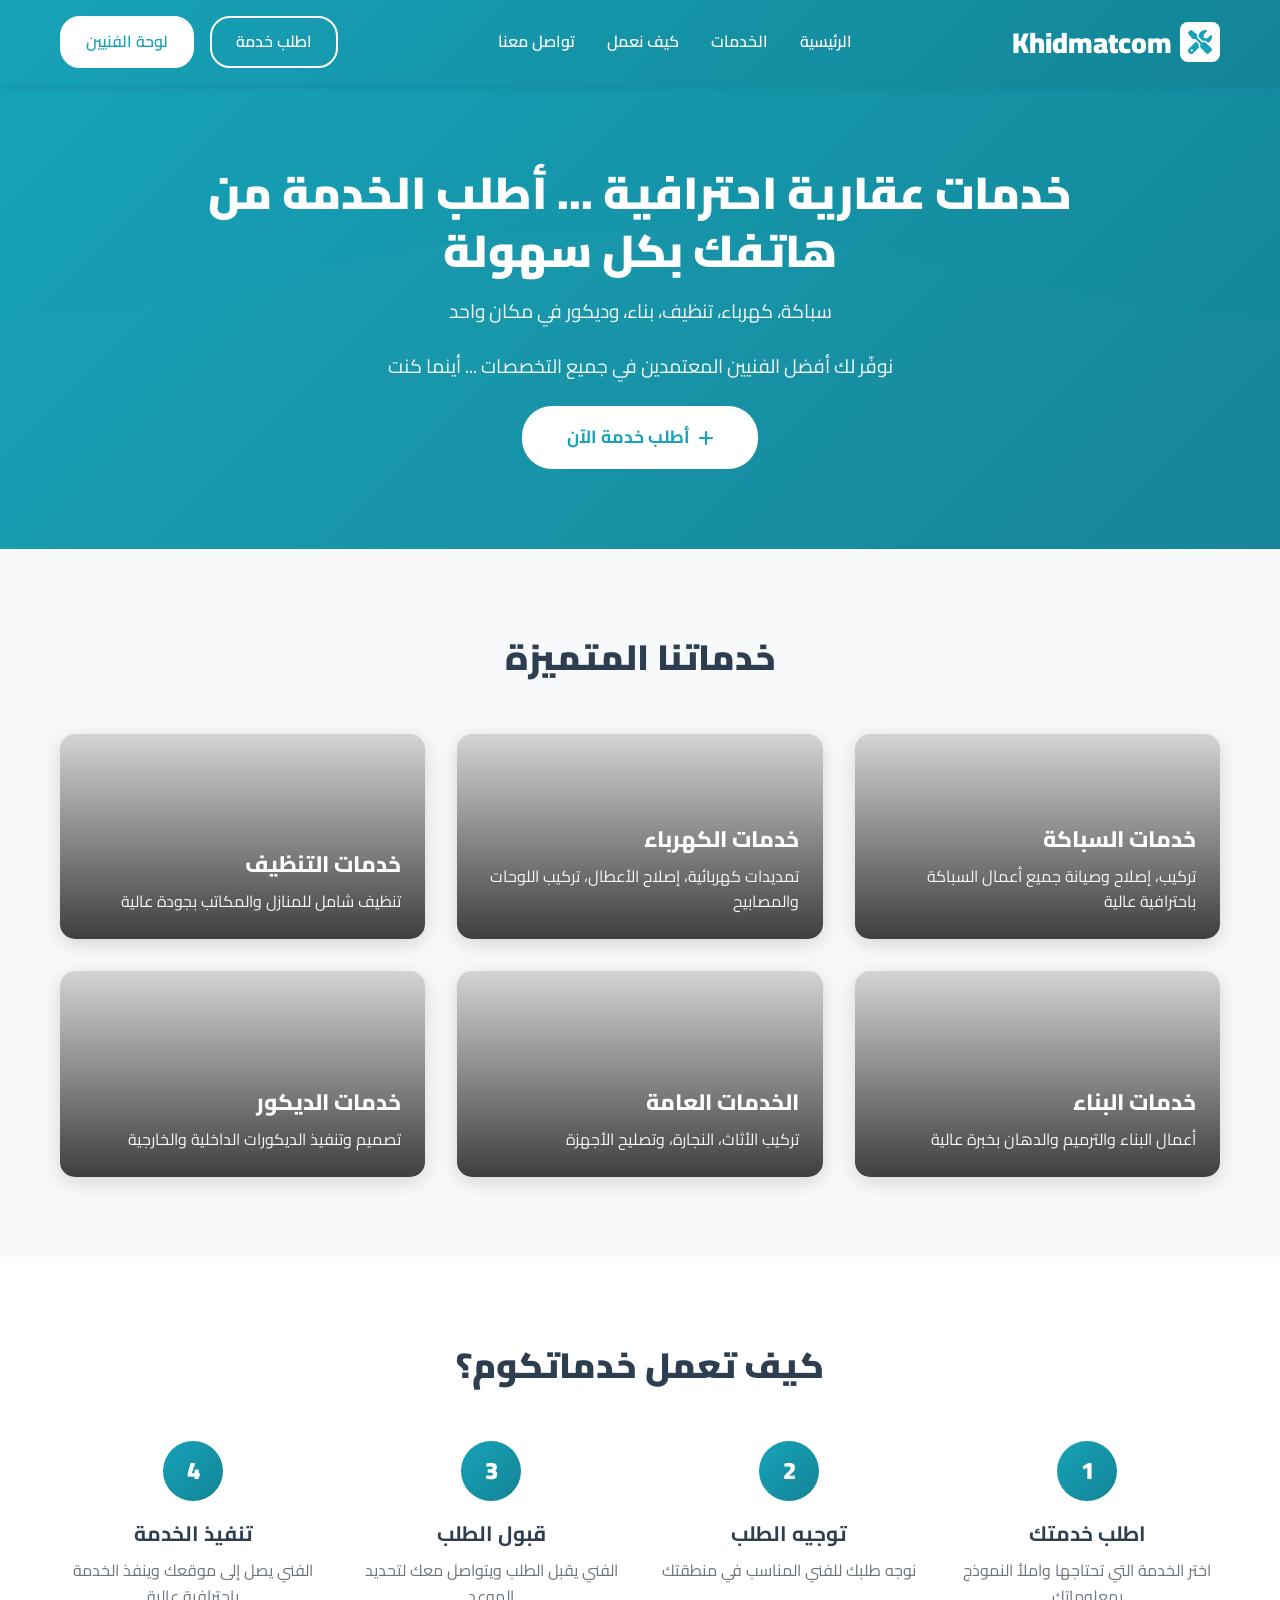
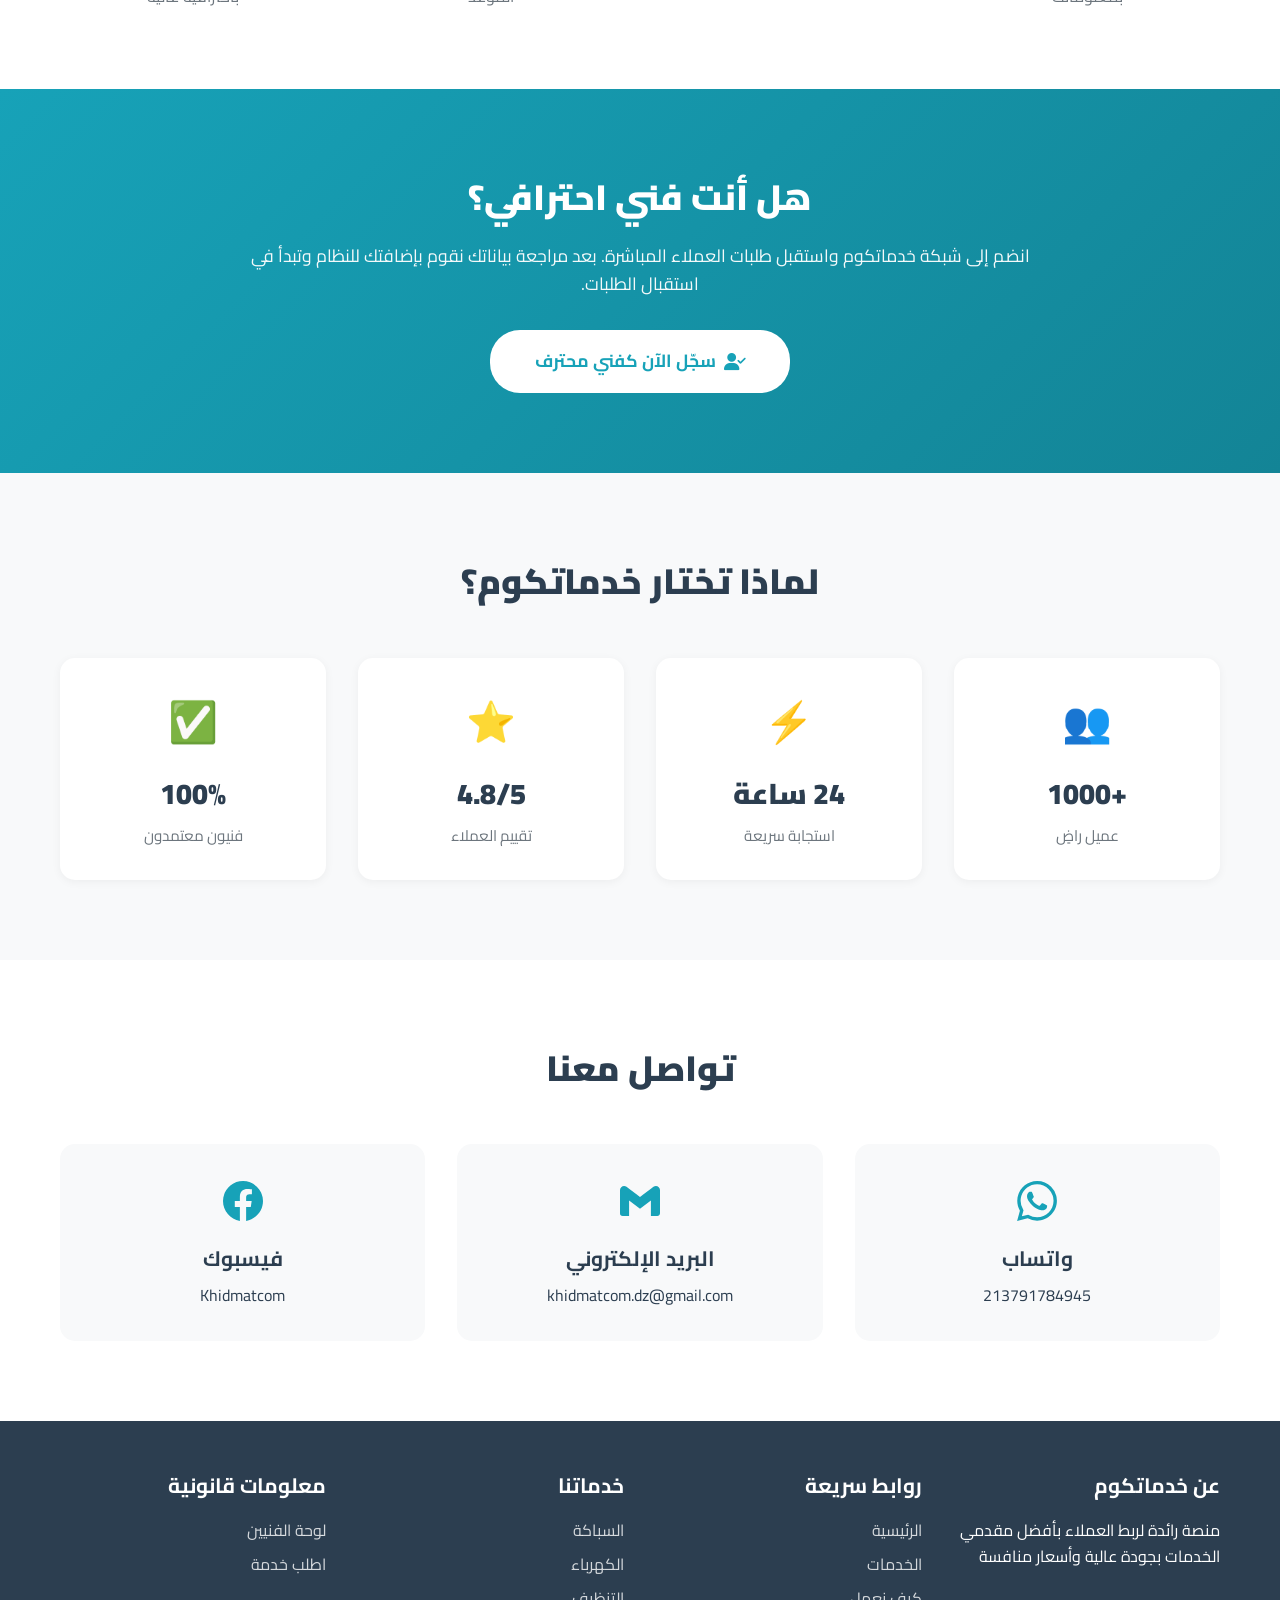
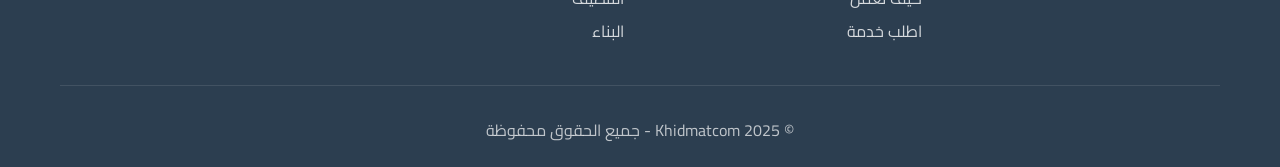
==== commit 3ff456b3: "Update index.html" ====
--- a/index.html
+++ b/index.html
@@ -30,7 +30,7 @@
         </ul>
         <div class="nav-buttons">
           <a href="request.html" class="btn-nav">اطلب خدمة</a>
-          <a href="technician-dashboard.html" class="btn-nav primary">لوحة الفنيين</a>
+          <a href="technician-login.html" class="btn-nav primary">لوحة الفنيين</a>
         </div>
       </nav>
     </div>
@@ -132,7 +132,7 @@
       <h2 class="section-title">هل أنت فني احترافي؟</h2>
       <p>انضم إلى شبكة خدماتكوم واستقبل طلبات العملاء المباشرة. بعد مراجعة بياناتك نقوم بإضافتك للنظام وتبدأ في استقبال الطلبات.</p>
 
-      <a href="technician-dashboard.html" class="btn-primary">
+      <a href="technician-login.html" class="btn-primary">
         <i class="fas fa-user-check"></i>
         سجّل الآن كفني محترف
       </a>
@@ -240,7 +240,7 @@
         <div class="footer-section">
           <h3>معلومات قانونية</h3>
           <ul>
-            <li><a href="technician-dashboard.html">لوحة الفنيين</a></li>
+            <li><a href="technician-login.html">لوحة الفنيين</a></li>
             <li><a href="request.html">اطلب خدمة</a></li>
           </ul>
         </div>
--- a/styles.css
+++ b/styles.css
@@ -0,0 +1,892 @@
+* {
+  margin: 0;
+  padding: 0;
+  box-sizing: border-box;
+}
+
+body {
+  font-family: 'Cairo', sans-serif;
+  line-height: 1.6;
+  color: #2c3e50;
+  overflow-x: hidden;
+}
+
+html, body {
+  min-height: 100%;
+}
+
+.header {
+  background: linear-gradient(135deg, #17a2b8 0%, #138496 100%);
+  color: white;
+  padding: 1rem 0;
+  position: sticky;
+  top: 0;
+  z-index: 1000;
+  box-shadow: 0 2px 10px rgba(0,0,0,0.1);
+}
+
+.container {
+  max-width: 1200px;
+  margin: 0 auto;
+  padding: 0 20px;
+}
+
+.nav {
+  display: flex;
+  justify-content: space-between;
+  align-items: center;
+  flex-wrap: wrap;
+  gap: 1rem;
+}
+
+.logo {
+  font-size: 1.8rem;
+  font-weight: 900;
+  display: flex;
+  align-items: center;
+  gap: 0.5rem;
+}
+
+.logo-icon {
+  background: white;
+  color: #17a2b8;
+  width: 40px;
+  height: 40px;
+  border-radius: 8px;
+  display: flex;
+  align-items: center;
+  justify-content: center;
+  font-size: 1.5rem;
+}
+
+.nav-menu {
+  display: flex;
+  gap: 2rem;
+  list-style: none;
+  align-items: center;
+  flex-wrap: wrap;
+}
+
+.nav-menu a {
+  color: white;
+  text-decoration: none;
+  font-weight: 600;
+  transition: opacity 0.3s;
+}
+
+.nav-menu a:hover {
+  opacity: 0.8;
+}
+
+.nav-buttons {
+  display: flex;
+  gap: 1rem;
+  align-items: center;
+}
+
+.btn-nav {
+  padding: 0.7rem 1.5rem;
+  border-radius: 20px;
+  text-decoration: none;
+  font-weight: 600;
+  transition: all 0.3s;
+  border: 2px solid white;
+  background: transparent;
+  color: white;
+  cursor: pointer;
+  display: inline-block;
+  text-align: center;
+}
+
+.btn-nav:hover {
+  background: white;
+  color: #17a2b8;
+}
+
+.btn-nav.primary {
+  background: white;
+  color: #17a2b8;
+  border: 2px solid white;
+}
+
+.hero {
+  background: linear-gradient(135deg, #17a2b8 0%, #138496 100%);
+  color: white;
+  padding: 5rem 0;
+  text-align: center;
+  position: relative;
+  overflow: hidden;
+}
+
+.hero::before {
+  content: '';
+  position: absolute;
+  top: 0;
+  left: 0;
+  right: 0;
+  bottom: 0;
+  background: url('data:image/svg+xml,<svg xmlns="http://www.w3.org/2000/svg" viewBox="0 0 1440 320"><path fill="rgba(255,255,255,0.05)" d="M0,96L48,112C96,128,192,160,288,160C384,160,480,128,576,112C672,96,768,96,864,112C960,128,1056,160,1152,160C1248,160,1344,128,1392,112L1440,96L1440,320L1392,320C1344,320,1248,320,1152,320C1056,320,960,320,864,320C768,320,672,320,576,320C480,320,384,320,288,320C192,320,96,320,48,320L0,320Z"></path></svg>') bottom center no-repeat;
+  background-size: cover;
+  opacity: 0.3;
+}
+
+.hero-content {
+  position: relative;
+  z-index: 1;
+  max-width: 900px;
+  margin: 0 auto;
+}
+
+.hero h1 {
+  font-size: 2.8rem;
+  font-weight: 900;
+  margin-bottom: 1rem;
+  line-height: 1.3;
+}
+
+.hero p {
+  font-size: 1.2rem;
+  margin-bottom: 1.5rem;
+  opacity: 0.95;
+}
+
+.hero-buttons {
+  display: flex;
+  gap: 1rem;
+  justify-content: center;
+  flex-wrap: wrap;
+}
+
+.btn-primary {
+  background: white;
+  color: #17a2b8;
+  padding: 1.1rem 2.8rem;
+  border-radius: 30px;
+  text-decoration: none;
+  font-weight: 700;
+  font-size: 1.1rem;
+  transition: all 0.3s;
+  display: inline-flex;
+  align-items: center;
+  gap: 0.5rem;
+  border: none;
+  cursor: pointer;
+}
+
+.btn-primary:hover {
+  transform: translateY(-3px);
+  box-shadow: 0 6px 20px rgba(0,0,0,0.2);
+}
+
+.btn-secondary {
+  background: #f8f9fa;
+  color: #17a2b8;
+  padding: 1rem 2rem;
+  border-radius: 25px;
+  text-decoration: none;
+  font-weight: 600;
+  transition: all 0.3s;
+  display: inline-block;
+  border: 2px solid #17a2b8;
+  cursor: pointer;
+  text-align: center;
+}
+
+.btn-secondary:hover {
+  background: #17a2b8;
+  color: white;
+  transform: translateY(-2px);
+}
+
+.services {
+  padding: 5rem 0;
+  background: #f8f9fa;
+}
+
+.section-title {
+  text-align: center;
+  font-size: 2.2rem;
+  font-weight: 900;
+  color: #2c3e50;
+  margin-bottom: 3rem;
+}
+
+.services-grid {
+  display: grid;
+  grid-template-columns: repeat(auto-fit, minmax(300px, 1fr));
+  gap: 2rem;
+}
+
+.service-card {
+  position: relative;
+  aspect-ratio: 16/9;
+  background-size: cover;
+  background-position: center;
+  border-radius: 15px;
+  overflow: hidden;
+  display: flex;
+  flex-direction: column;
+  justify-content: flex-end;
+  padding: 1.5rem;
+  color: white;
+  box-shadow: 0 5px 20px rgba(0,0,0,0.15);
+  transition: transform 0.3s ease, box-shadow 0.3s ease;
+}
+
+.service-card:hover {
+  transform: translateY(-8px);
+  box-shadow: 0 12px 35px rgba(0,0,0,0.25);
+}
+
+.service-card::before {
+  content: "";
+  position: absolute;
+  inset: 0;
+  background: linear-gradient(to top, rgba(0,0,0,0.75), rgba(0,0,0,0.15));
+  z-index: 0;
+}
+
+.service-card h3,
+.service-card p {
+  position: relative;
+  z-index: 2;
+  margin: 0;
+}
+
+.service-card h3 {
+  font-size: 1.4rem;
+  font-weight: 800;
+  margin-bottom: 0.4rem;
+}
+
+.service-card p {
+  font-size: 1rem;
+  opacity: 0.95;
+}
+
+.how-it-works {
+  padding: 5rem 0;
+  background: white;
+}
+
+.steps {
+  display: grid;
+  grid-template-columns: repeat(auto-fit, minmax(250px, 1fr));
+  gap: 2rem;
+  margin-top: 3rem;
+}
+
+.step {
+  text-align: center;
+  position: relative;
+}
+
+.step-number {
+  width: 60px;
+  height: 60px;
+  background: linear-gradient(135deg, #17a2b8 0%, #138496 100%);
+  color: white;
+  border-radius: 50%;
+  display: flex;
+  align-items: center;
+  justify-content: center;
+  font-size: 1.5rem;
+  font-weight: 900;
+  margin: 0 auto 1rem;
+}
+
+.step h3 {
+  font-size: 1.3rem;
+  color: #2c3e50;
+  margin-bottom: 0.5rem;
+}
+
+.step p {
+  color: #6c757d;
+}
+
+.partners {
+  padding: 5rem 0;
+  background: linear-gradient(135deg, #17a2b8 0%, #138496 100%);
+  color: white;
+  text-align: center;
+}
+
+.partners h2 {
+  color: white;
+  margin-bottom: 1rem;
+}
+
+.partners p {
+  font-size: 1.1rem;
+  max-width: 800px;
+  margin: 0 auto 2rem;
+  opacity: 0.95;
+}
+
+.trust {
+  padding: 5rem 0;
+  background: #f8f9fa;
+}
+
+.trust-grid {
+  display: grid;
+  grid-template-columns: repeat(auto-fit, minmax(200px, 1fr));
+  gap: 2rem;
+  text-align: center;
+  margin-top: 2rem;
+}
+
+.trust-item {
+  background: white;
+  padding: 2rem;
+  border-radius: 15px;
+  box-shadow: 0 2px 10px rgba(0,0,0,0.05);
+}
+
+.trust-icon {
+  font-size: 2.5rem;
+  color: #17a2b8;
+  margin-bottom: 1rem;
+}
+
+.trust-item h3 {
+  font-size: 1.8rem;
+  font-weight: 900;
+  color: #2c3e50;
+  margin-bottom: 0.5rem;
+}
+
+.trust-item p {
+  color: #6c757d;
+  font-size: 0.95rem;
+}
+
+.contact {
+  padding: 5rem 0;
+  background: white;
+}
+
+.contact-grid {
+  display: grid;
+  grid-template-columns: repeat(auto-fit, minmax(250px, 1fr));
+  gap: 2rem;
+  margin-top: 2rem;
+}
+
+.contact-item {
+  background: #f8f9fa;
+  padding: 2rem;
+  border-radius: 15px;
+  text-align: center;
+  transition: all 0.3s;
+}
+
+.contact-item:hover {
+  background: #17a2b8;
+  color: white;
+  transform: translateY(-5px);
+}
+
+.contact-item:hover .contact-icon svg {
+  fill: white;
+}
+
+.contact-icon {
+  margin-bottom: 1rem;
+  transition: all 0.3s;
+  display: flex;
+  justify-content: center;
+  align-items: center;
+  height: 50px;
+}
+
+.contact-icon svg {
+  fill: #17a2b8;
+  transition: fill 0.3s;
+}
+
+.contact-item h3 {
+  font-size: 1.3rem;
+  margin-bottom: 0.5rem;
+}
+
+.contact-item a {
+  color: inherit;
+  text-decoration: none;
+  word-break: break-word;
+}
+
+.footer {
+  background: #2c3e50;
+  color: white;
+  padding: 3rem 0 1.5rem;
+}
+
+.footer-content {
+  display: grid;
+  grid-template-columns: repeat(auto-fit, minmax(250px, 1fr));
+  gap: 2rem;
+  margin-bottom: 2rem;
+}
+
+.footer-section h3 {
+  font-size: 1.3rem;
+  margin-bottom: 1rem;
+}
+
+.footer-section ul {
+  list-style: none;
+}
+
+.footer-section ul li {
+  margin-bottom: 0.5rem;
+}
+
+.footer-section a {
+  color: rgba(255,255,255,0.8);
+  text-decoration: none;
+  transition: color 0.3s;
+}
+
+.footer-section a:hover {
+  color: white;
+}
+
+.footer-bottom {
+  text-align: center;
+  padding-top: 2rem;
+  border-top: 1px solid rgba(255,255,255,0.1);
+  color: rgba(255,255,255,0.7);
+}
+
+/* Form Styles */
+.form-container {
+  max-width: 700px;
+  margin: 0 auto;
+  background: white;
+  padding: 2.5rem;
+  border-radius: 15px;
+  box-shadow: 0 5px 30px rgba(0,0,0,0.1);
+}
+
+.form-group {
+  margin-bottom: 1.5rem;
+}
+
+.form-group label {
+  display: block;
+  margin-bottom: 0.5rem;
+  font-weight: 600;
+  color: #2c3e50;
+  font-size: 0.95rem;
+}
+
+.form-group input,
+.form-group select,
+.form-group textarea {
+  width: 100%;
+  padding: 0.8rem;
+  border: 2px solid #e0e0e0;
+  border-radius: 8px;
+  font-family: 'Cairo', sans-serif;
+  font-size: 1rem;
+  transition: border-color 0.3s;
+}
+
+.form-group input:focus,
+.form-group select:focus,
+.form-group textarea:focus {
+  outline: none;
+  border-color: #17a2b8;
+  box-shadow: 0 0 0 3px rgba(23, 162, 184, 0.1);
+}
+
+.form-group textarea {
+  min-height: 120px;
+  resize: vertical;
+}
+
+.form-group.checkbox-group {
+  display: grid;
+  grid-template-columns: repeat(auto-fit, minmax(150px, 1fr));
+  gap: 1rem;
+}
+
+.checkbox-item {
+  display: flex;
+  align-items: center;
+  gap: 0.5rem;
+}
+
+.checkbox-item input[type="checkbox"],
+.radio-item input[type="radio"] {
+  width: 20px;
+  height: 20px;
+  cursor: pointer;
+  accent-color: #17a2b8;
+}
+
+.checkbox-item label,
+.radio-item label {
+  margin: 0;
+  cursor: pointer;
+}
+
+.form-row {
+  display: grid;
+  grid-template-columns: repeat(auto-fit, minmax(300px, 1fr));
+  gap: 1.5rem;
+}
+
+.btn-submit {
+  background: linear-gradient(135deg, #17a2b8 0%, #138496 100%);
+  color: white;
+  padding: 1.1rem 2.5rem;
+  border-radius: 30px;
+  border: none;
+  font-size: 1.1rem;
+  font-weight: 700;
+  cursor: pointer;
+  width: 100%;
+  transition: all 0.3s;
+  font-family: 'Cairo', sans-serif;
+}
+
+.btn-submit:hover {
+  transform: translateY(-3px);
+  box-shadow: 0 6px 20px rgba(23, 162, 184, 0.3);
+}
+
+.btn-submit:active {
+  transform: translateY(-1px);
+}
+
+.btn-submit:disabled {
+  opacity: 0.6;
+  cursor: not-allowed;
+}
+
+.loading {
+  display: inline-block;
+  width: 20px;
+  height: 20px;
+  border: 3px solid rgba(255,255,255,0.3);
+  border-radius: 50%;
+  border-top-color: white;
+  animation: spin 0.8s linear infinite;
+}
+
+@keyframes spin {
+  to { transform: rotate(360deg); }
+}
+
+.alert {
+  padding: 1rem;
+  border-radius: 8px;
+  margin-bottom: 1.5rem;
+  display: flex;
+  align-items: center;
+  gap: 1rem;
+  animation: slideIn 0.3s ease-out;
+}
+
+@keyframes slideIn {
+  from {
+    opacity: 0;
+    transform: translateY(-10px);
+  }
+  to {
+    opacity: 1;
+    transform: translateY(0);
+  }
+}
+
+.alert-success {
+  background: #d4edda;
+  color: #155724;
+  border: 1px solid #c3e6cb;
+}
+
+.alert-error {
+  background: #f8d7da;
+  color: #721c24;
+  border: 1px solid #f5c6cb;
+}
+
+.alert-info {
+  background: #d1ecf1;
+  color: #0c5460;
+  border: 1px solid #bee5eb;
+}
+
+.table-responsive {
+  overflow-x: auto;
+}
+
+table {
+  width: 100%;
+  border-collapse: collapse;
+  margin-bottom: 2rem;
+}
+
+th, td {
+  padding: 1rem;
+  text-align: right;
+  border-bottom: 1px solid #e0e0e0;
+}
+
+th {
+  background: #f8f9fa;
+  font-weight: 700;
+  color: #17a2b8;
+}
+
+tr:hover {
+  background: #f8f9fa;
+}
+
+.status-badge {
+  display: inline-block;
+  padding: 0.4rem 0.8rem;
+  border-radius: 20px;
+  font-size: 0.85rem;
+  font-weight: 600;
+}
+
+.status-pending {
+  background: #fff3cd;
+  color: #856404;
+}
+
+.status-accepted {
+  background: #d4edda;
+  color: #155724;
+}
+
+.status-completed {
+  background: #d1ecf1;
+  color: #0c5460;
+}
+
+.status-cancelled {
+  background: #f8d7da;
+  color: #721c24;
+}
+
+.badge-icon {
+  display: inline-block;
+  width: 8px;
+  height: 8px;
+  border-radius: 50%;
+  margin-right: 0.5rem;
+  vertical-align: middle;
+}
+
+/* Responsive Design */
+@media (max-width: 768px) {
+  .hero h1 {
+    font-size: 1.8rem;
+  }
+
+  .hero p {
+    font-size: 1rem;
+  }
+
+  .section-title {
+    font-size: 1.8rem;
+  }
+
+  .nav-menu {
+    gap: 1rem;
+    font-size: 0.9rem;
+  }
+
+  .logo {
+    font-size: 1.5rem;
+  }
+
+  .nav-buttons {
+    width: 100%;
+    justify-content: flex-end;
+    gap: 0.5rem;
+  }
+
+  .btn-nav {
+    padding: 0.6rem 1rem;
+    font-size: 0.9rem;
+  }
+
+  .form-container {
+    padding: 1.5rem;
+  }
+
+  .form-row {
+    grid-template-columns: 1fr;
+  }
+
+  table {
+    font-size: 0.9rem;
+  }
+
+  th, td {
+    padding: 0.7rem;
+  }
+}
+
+html {
+  scroll-behavior: smooth;
+}
+
+@keyframes fadeInUp {
+  from {
+    opacity: 0;
+    transform: translateY(30px);
+  }
+  to {
+    opacity: 1;
+    transform: translateY(0);
+  }
+}
+
+.animate-on-scroll {
+  animation: fadeInUp 0.6s ease-out;
+}
+
+/* Dashboard Styles */
+.dashboard {
+  min-height: 100vh;
+  padding: 3rem 0;
+  background: #f8f9fa;
+}
+
+.dashboard-header {
+  background: white;
+  padding: 2rem 0;
+  margin-bottom: 2rem;
+  box-shadow: 0 2px 5px rgba(0,0,0,0.05);
+}
+
+.dashboard-title {
+  font-size: 2rem;
+  font-weight: 900;
+  color: #2c3e50;
+  margin-bottom: 0.5rem;
+}
+
+.dashboard-subtitle {
+  color: #6c757d;
+  font-size: 1rem;
+}
+
+.dashboard-grid {
+  display: grid;
+  grid-template-columns: repeat(auto-fit, minmax(250px, 1fr));
+  gap: 2rem;
+}
+
+.dashboard-card {
+  background: white;
+  padding: 2rem;
+  border-radius: 15px;
+  box-shadow: 0 2px 10px rgba(0,0,0,0.05);
+  transition: all 0.3s;
+}
+
+.dashboard-card:hover {
+  box-shadow: 0 5px 20px rgba(0,0,0,0.1);
+  transform: translateY(-5px);
+}
+
+.card-header {
+  display: flex;
+  justify-content: space-between;
+  align-items: start;
+  margin-bottom: 1.5rem;
+}
+
+.card-title {
+  font-size: 1.2rem;
+  font-weight: 700;
+  color: #2c3e50;
+}
+
+.card-meta {
+  font-size: 0.85rem;
+  color: #6c757d;
+}
+
+.action-buttons {
+  display: flex;
+  gap: 0.8rem;
+  margin-top: 1.5rem;
+}
+
+.btn-small {
+  padding: 0.6rem 1.2rem;
+  border-radius: 20px;
+  border: none;
+  cursor: pointer;
+  font-weight: 600;
+  transition: all 0.3s;
+  font-size: 0.9rem;
+}
+
+.btn-accept {
+  background: #d4edda;
+  color: #155724;
+  flex: 1;
+}
+
+.btn-accept:hover {
+  background: #28a745;
+  color: white;
+}
+
+.btn-reject {
+  background: #f8d7da;
+  color: #721c24;
+  flex: 1;
+}
+
+.btn-reject:hover {
+  background: #dc3545;
+  color: white;
+}
+
+.modal {
+  display: none;
+  position: fixed;
+  top: 0;
+  left: 0;
+  right: 0;
+  bottom: 0;
+  background: rgba(0,0,0,0.5);
+  z-index: 2000;
+  align-items: center;
+  justify-content: center;
+}
+
+.modal.active {
+  display: flex;
+}
+
+.modal-content {
+  background: white;
+  padding: 2rem;
+  border-radius: 15px;
+  max-width: 500px;
+  width: 90%;
+  animation: slideIn 0.3s ease-out;
+}
+
+.modal-close {
+  float: left;
+  font-size: 1.5rem;
+  cursor: pointer;
+  color: #6c757d;
+}
+
+.modal-close:hover {
+  color: #2c3e50;
+}
